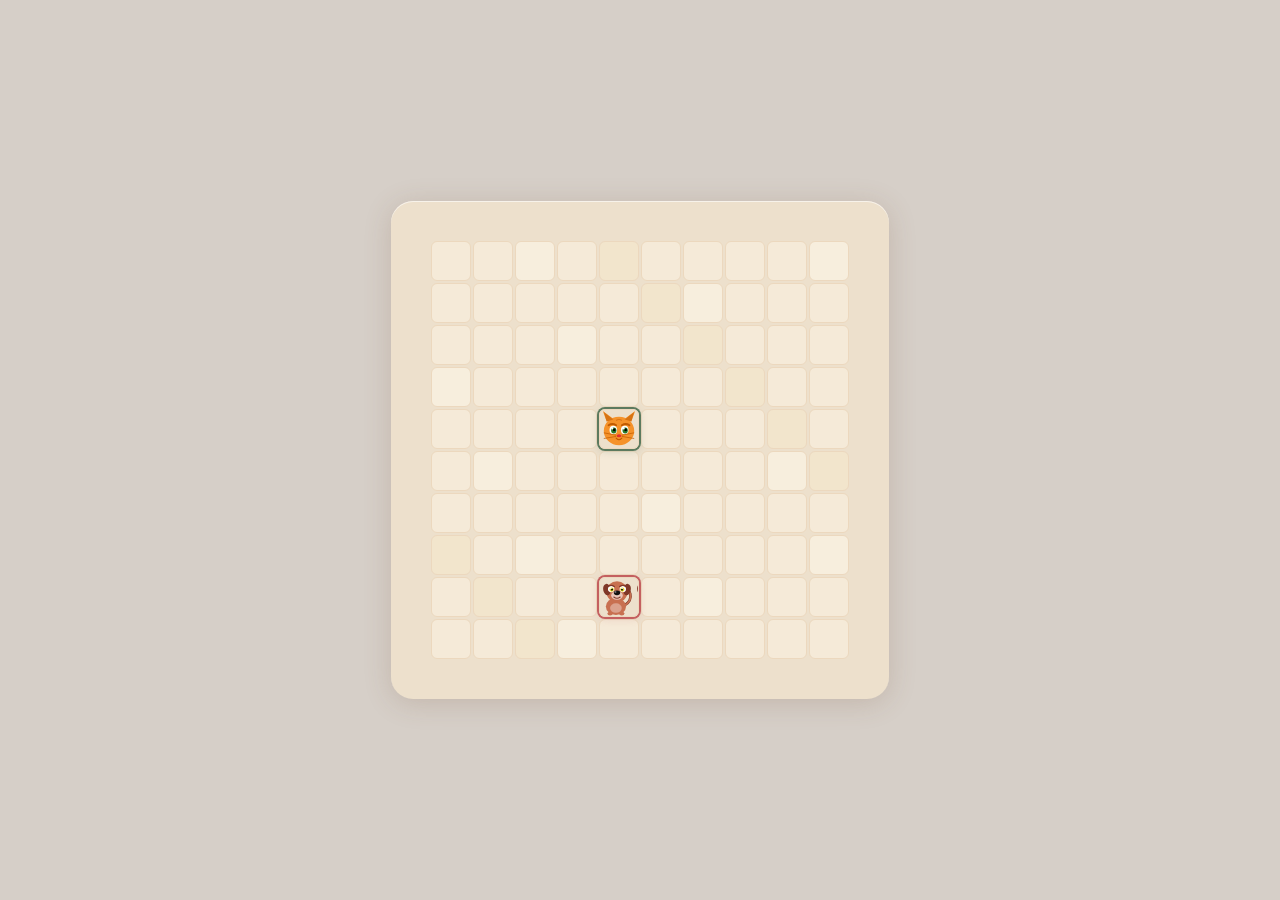
==== index.html @ 5299fe1d "refactor: membersihkan folder projek" ====
<!doctype html>
<html lang="en">
  <head>
    <meta charset="UTF-8" />
    <title>Grid Test</title>

    <style>
      *,
      *::before,
      *::after {
        box-sizing: border-box;
        margin: 0;
        padding: 0;
      }

      :root {
        --cream: #fdf6ee;
        --warm-white: #fff9f2;
        --sand: #f0e4d0;
        --caramel: #d4956a;
        --caramel-lt: #e8b48a;
        --rust: #c26a3a;
        --mocha: #7a4f35;
        --sage-lt: #b2c9b4;
        --sage-dk: #5c7a5e;
        --blush: #e8a0a0;
        --blush-dk: #c46060;
        --shadow: rgba(122, 79, 53, 0.12);
        --shadow-md: rgba(122, 79, 53, 0.2);
        --text-dark: #4a3525;
        --text-mid: #7a5a40;
        --text-light: #a17353;
        --cell-bg: #f5ead8;
        --cell-hover: #ecd8be;
        --grid-bg: #ede0cc;
      }

      body {
        font-family: 'Nunito', sans-serif;
        min-height: 100vh;
        background: #d6cfc8;
        display: flex;
        flex-direction: column;
        align-items: center;
        justify-content: center;
        padding: 32px 20px;
        color: var(--text-dark);
      }

      #grid-container {
        display: grid;
        gap: 2px;
        background: var(--grid-bg);

        border-radius: 22px;
        box-shadow:
          0 4px 28px var(--shadow-md),
          inset 0 1px 0 rgba(255, 255, 255, 0.6);

        /* default */
        --cols: 10;
        --cell: 40px;

        padding: 40px;
        grid-template-columns: repeat(var(--cols), var(--cell));
      }

      .cell {
        background: var(--cell-bg);
        border-radius: 6px;
        border: 1px solid var(--cell-hover);
        display: flex;
        align-items: center;
        justify-content: center;
        transition: all 0.15s;
      }
      .cell:hover {
        background: var(--cell-hover);
      }
      .cell:nth-child(7n + 3) {
        background: #f7eedd;
      }
      .cell:nth-child(11n + 5) {
        background: #f2e5cc;
      }
      .player {
        /* background: #00aaff !important; */
        /* background: var(--sage-lt); */
        background: url(./assets/img/player.svg) !important;
        box-shadow:
          0 0 0 2px var(--sage-dk),
          0 2px 8px rgba(92, 122, 94, 0.25);
        z-index: 3;
      }

      .enemy {
        /* background: #ff2244 !important; */
        z-index: 2;

        /* background: #fce8e8 !important; */
        background: url(./assets/img/enemy-red.svg) !important;
        box-shadow:
          0 0 0 2px var(--blush-dk),
          0 2px 8px rgba(196, 96, 96, 0.2);
      }
    </style>
  </head>
  <body>
    <div id="grid-container"></div>
    <script src="js/varible.js"></script>
    <script>
      // ======================================
      // WAKTU MULAI GAME
      // ======================================
      state.startTime = performance.now();
      // ======================================
      // AMBIL LAMA WAKTU BERMAIN (DETIK)
      // ======================================
      function getElapsedSeconds() {
        return (performance.now() - state.startTime) / 1000;
      }
    </script>
    <script src="js/grid.js"></script>
    <script src="js/player.js"></script>
    <script src="js/eventlistener.js"></script>
    <script src="js/enemies.js"></script>
    <script src="js/render.js"></script>
    <script title="me">
      // // score
      // let score = 0;
      // let highScore = loadHighScore();
      // function loadHighScore() {
      //   return Number(localStorage.getItem('highScore')) || 0;
      // }

      // function saveHighScore(newScore) {
      //   localStorage.setItem('highScore', newScore);
      // }
      // function updateScore() {
      //   score += 1;
      //   console.log(score);
      //   if (score > highScore) {
      //     highScore = score;
      //     saveHighScore(highScore);
      //   }
      // }
      // setInterval(updateScore, 100);

      // pause
      // let paused = false;
      // document.addEventListener('keydown', (e) => {
      //   const key = e.key.toLowerCase();

      //   // Pause dengan ESC atau P
      //   if (key === 'escape' || key === 'p') {
      //     e.preventDefault();
      //     paused = true;
      //     return;
      //   }
      //   // Resume dengan space
      //   if (key === ' ' || key === 'r') {
      //     e.preventDefault();
      //     paused = false;
      //     return;
      //   }
      // });
    </script>
    <script>
      // =====================
      // GAME LOOP
      // =====================
      let spawnTimer = 0;
      function loop() {
        if (!state.running || state.paused) return;

        // waktu sekarang
        const now = performance.now();

        // delta time
        const delta = (now - lastTime) / 1000;
        // simpan frame sekarang
        lastTime = now;
        // tambah waktu spawn
        spawnTimer += delta;
        // kalau sudah waktunya spawn
        if (
          spawnTimer >= getSpawnDelay() &&
          state.enemies.length < getMaxEnemies()
        ) {
          spawnEnemy();

          spawnTimer = 0;
        }
        // ======================
        // UPDATE GAME
        // ======================

        updateEnemies(delta);

        // checkCollision();
        console.log(state.enemies.length);
        render();
        // playerUseSVG();
        // ======================
        // FRAME BERIKUTNYA
        // ======================

        requestAnimationFrame(loop);
      }

      // =====================
      // INIT
      // =====================
      buildGrid();
      spawnEnemy();
      render();
      loop();
    </script>
  </body>
</html>
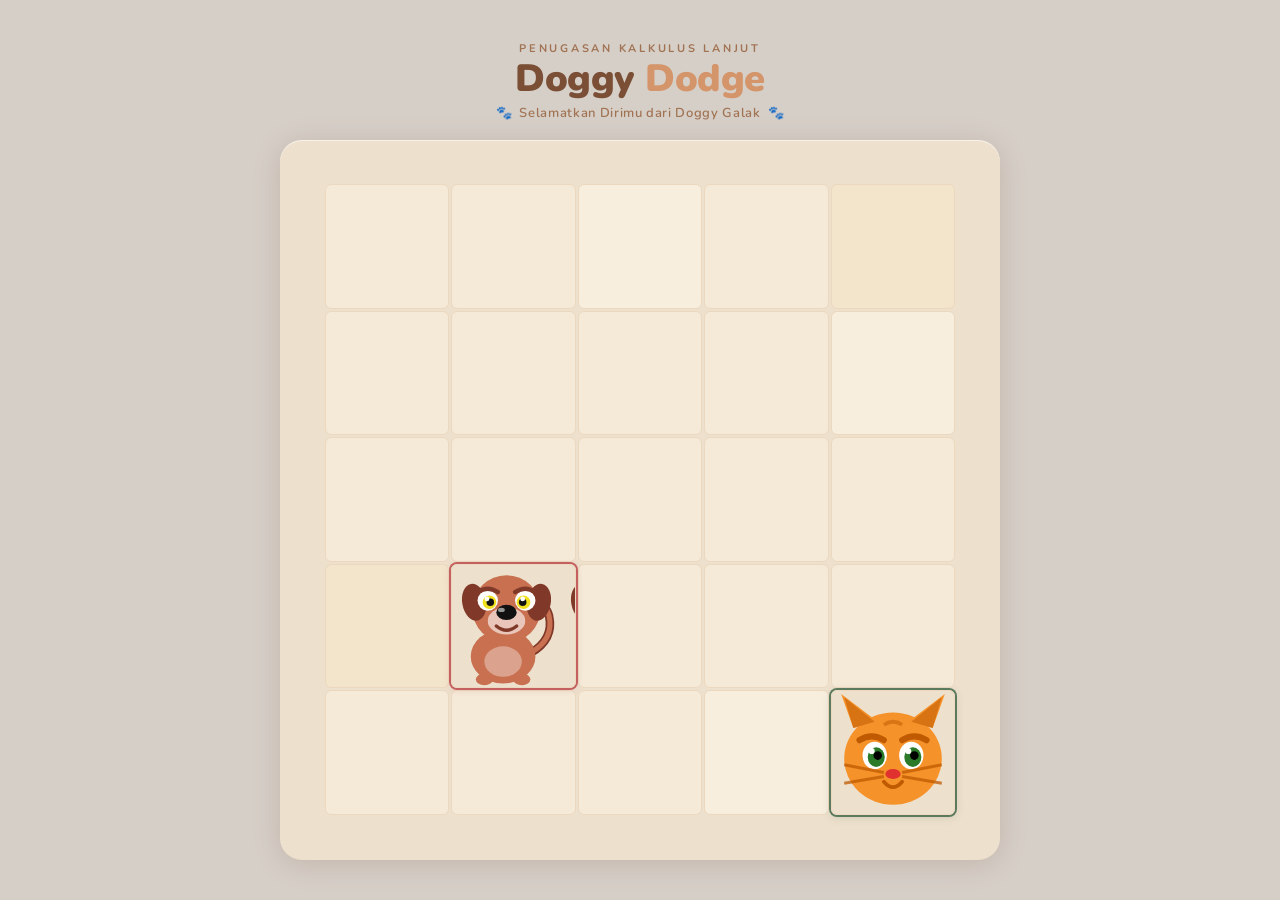
==== commit 642cfbd8: "Fix: Memperbaiki grid build supaya responsive terhadap screen size dan jumlah cell" ====
--- a/index.html
+++ b/index.html
@@ -2,7 +2,11 @@
 <html lang="en">
   <head>
     <meta charset="UTF-8" />
-    <title>Grid Test</title>
+    <title>Doggy Dodge</title>
+    <link
+      href="https://fonts.googleapis.com/css2?family=Nunito:wght@400;600;700;800;900&display=swap"
+      rel="stylesheet"
+    />
 
     <style>
       *,
@@ -46,6 +50,51 @@
         padding: 32px 20px;
         color: var(--text-dark);
       }
+      /* ── Header ── */
+      .header {
+        text-align: center;
+        margin-bottom: 18px;
+      }
+
+      .header-eyebrow {
+        font-size: 11px;
+        font-weight: 700;
+        letter-spacing: 0.25em;
+        text-transform: uppercase;
+        color: var(--text-light);
+        margin-bottom: 4px;
+      }
+
+      .header-title {
+        font-family: 'Nunito', sans-serif;
+        font-size: 38px;
+        font-weight: 900;
+        color: var(--mocha);
+        letter-spacing: -0.5px;
+        line-height: 1;
+      }
+
+      .header-title span {
+        color: var(--caramel);
+      }
+
+      .header-subtitle {
+        font-size: 13px;
+        font-weight: 600;
+        color: var(--text-light);
+        margin-top: 6px;
+        letter-spacing: 0.05em;
+      }
+
+      /* ── Layout ── */
+      .main-layout {
+        display: flex;
+        gap: 16px;
+        align-items: flex-start;
+        justify-content: center;
+        width: 100%;
+        max-width: 960px;
+      }
 
       #grid-container {
         display: grid;
@@ -56,23 +105,18 @@
         box-shadow:
           0 4px 28px var(--shadow-md),
           inset 0 1px 0 rgba(255, 255, 255, 0.6);
-
-        /* default */
-        --cols: 10;
-        --cell: 40px;
-
-        padding: 40px;
-        grid-template-columns: repeat(var(--cols), var(--cell));
+        justify-content: center;
+        align-content: center;
+        width: 80vmin;
+        height: 80vmin;
+        padding: 5vmin;
       }
 
       .cell {
         background: var(--cell-bg);
         border-radius: 6px;
         border: 1px solid var(--cell-hover);
-        display: flex;
-        align-items: center;
-        justify-content: center;
-        transition: all 0.15s;
+        aspect-ratio: 1/1;
       }
       .cell:hover {
         background: var(--cell-hover);
@@ -91,6 +135,7 @@
           0 0 0 2px var(--sage-dk),
           0 2px 8px rgba(92, 122, 94, 0.25);
         z-index: 3;
+        transition: all 0.15s;
       }
 
       .enemy {
@@ -102,11 +147,23 @@
         box-shadow:
           0 0 0 2px var(--blush-dk),
           0 2px 8px rgba(196, 96, 96, 0.2);
+        transition: all 0.1s;
       }
     </style>
   </head>
   <body>
-    <div id="grid-container"></div>
+    <!-- Header -->
+    <header class="header">
+      <p class="header-eyebrow">penugasan kalkulus lanjut</p>
+      <h1 class="header-title">Doggy <span>Dodge</span></h1>
+      <p class="header-subtitle">
+        🐾 &nbsp;Selamatkan Dirimu dari Doggy Galak &nbsp;🐾
+      </p>
+    </header>
+
+    <div class="main-layout">
+      <div id="grid-container"></div>
+    </div>
     <script src="js/varible.js"></script>
     <script>
       // ======================================
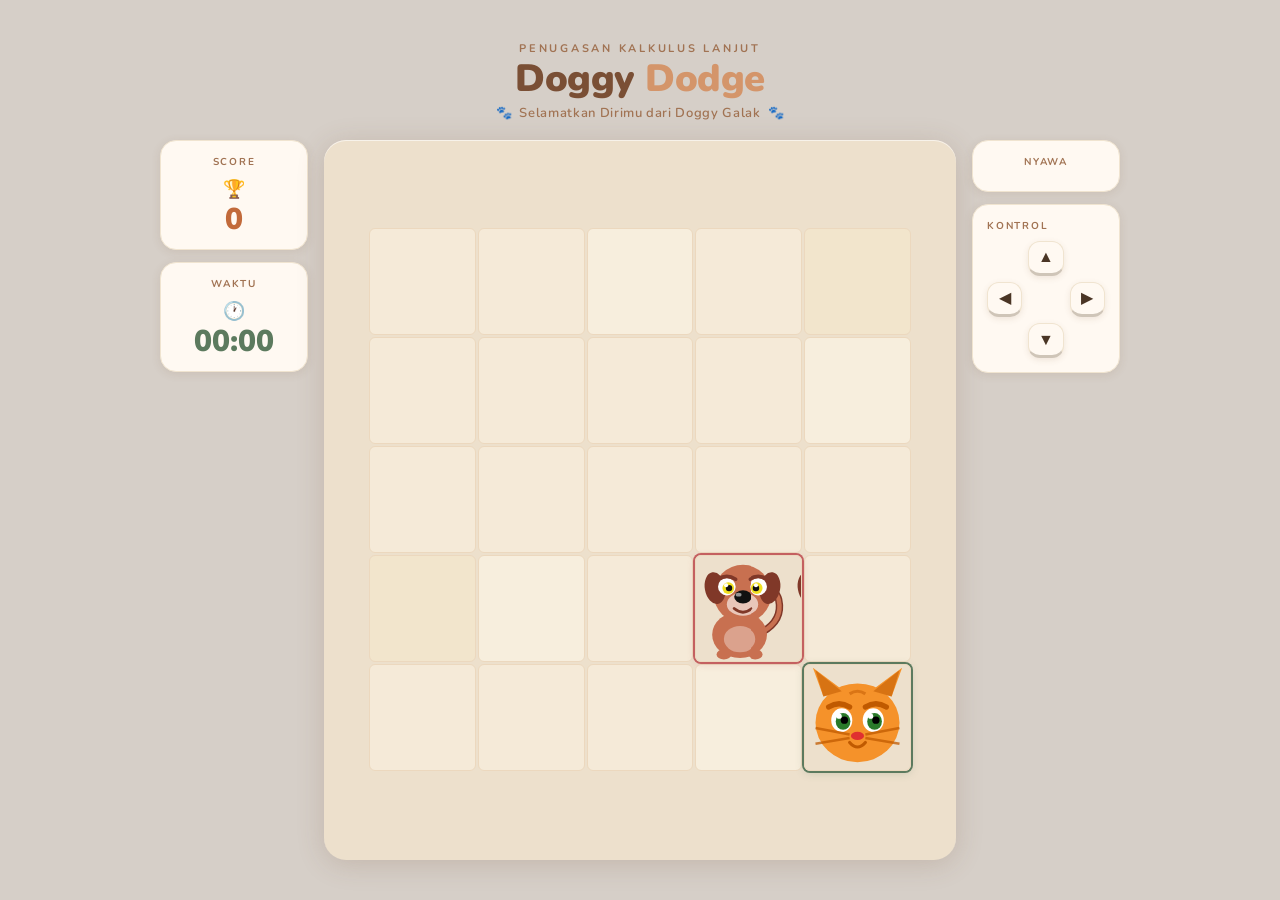
==== commit 1ad0c386: "Add: direction pad for mobile" ====
--- a/index.html
+++ b/index.html
@@ -86,6 +86,124 @@
         letter-spacing: 0.05em;
       }
 
+      /* ── Widget Card ── */
+      .widget {
+        background: var(--warm-white);
+        border: 1.5px solid var(--sand);
+        border-radius: 16px;
+        padding: 14px;
+        box-shadow: 0 2px 10px var(--shadow);
+        transition:
+          transform 0.2s,
+          box-shadow 0.2s;
+      }
+      .widget:hover {
+        transform: translateY(-2px);
+        box-shadow: 0 4px 16px var(--shadow-md);
+      }
+      .widget-label {
+        font-size: 10px;
+        font-weight: 700;
+        letter-spacing: 0.18em;
+        text-transform: uppercase;
+        color: var(--text-light);
+        margin-bottom: 8px;
+      }
+
+      /* ── Left Panel ── */
+      .left-panel {
+        display: flex;
+        flex-direction: column;
+        gap: 12px;
+        width: 148px;
+        flex-shrink: 0;
+      }
+      .stat-widget {
+        text-align: center;
+      }
+
+      .stat-icon {
+        font-size: 18px;
+        display: block;
+        margin-bottom: 4px;
+      }
+
+      .stat-value {
+        font-size: 30px;
+        font-weight: 900;
+        line-height: 1;
+        color: var(--mocha);
+      }
+
+      .stat-widget.score .stat-value {
+        color: var(--rust);
+      }
+      .stat-widget.time .stat-value {
+        color: var(--sage-dk);
+      }
+      .stat-widget.level .stat-value {
+        color: var(--caramel);
+      }
+
+      /* ── Right Panel ── */
+      .right-panel {
+        display: flex;
+        flex-direction: column;
+        gap: 12px;
+        width: 148px;
+        flex-shrink: 0;
+        align-items: center;
+      }
+      /* D-Pad */
+      .dpad {
+        display: grid;
+        grid-template-columns: repeat(3, 1fr);
+        grid-template-rows: repeat(3, 1fr);
+        gap: 6px;
+        margin-top: 4px;
+      }
+
+      .dpad-btn {
+        aspect-ratio: 1;
+        background: var(--warm-white);
+        border: 1.5px solid var(--sand);
+        border-bottom: 3px solid var(--linen-dk, #cfc5b8);
+        border-radius: 12px;
+        font-size: 16px;
+        display: flex;
+        align-items: center;
+        justify-content: center;
+        cursor: pointer;
+        color: var(--text-dark);
+        box-shadow: 0 2px 6px var(--shadow);
+        transition:
+          transform 0.08s,
+          background 0.08s;
+        user-select: none;
+        -webkit-user-select: none;
+      }
+
+      .dpad-btn:active,
+      .dpad-btn.pressed {
+        transform: translateY(2px);
+        background: var(--sand);
+        border-bottom-width: 1px;
+      }
+
+      .dpad-btn.empty {
+        background: transparent;
+        border: none;
+        box-shadow: none;
+        pointer-events: none;
+      }
+
+      .info-lines {
+        font-size: 11px;
+        font-weight: 600;
+        color: var(--text-light);
+        line-height: 2;
+      }
+
       /* ── Layout ── */
       .main-layout {
         display: flex;
@@ -162,7 +280,52 @@
     </header>
 
     <div class="main-layout">
+      <div class="left-panel">
+        <div class="widget stat-widget score">
+          <div class="widget-label">Score</div>
+          <span class="stat-icon">🏆</span>
+          <div class="stat-value">0</div>
+        </div>
+        <div class="widget stat-widget time">
+          <div class="widget-label">Waktu</div>
+          <span class="stat-icon">🕐</span>
+          <div class="stat-value">00:00</div>
+        </div>
+      </div>
+
+      <!-- game -->
       <div id="grid-container"></div>
+
+      <!-- Right Panel -->
+      <div class="right-panel">
+        <div class="widget" style="width: 100%; text-align: center">
+          <div class="widget-label">Nyawa</div>
+          <div class="lives-dots">
+            <div class="life-dot"></div>
+            <div class="life-dot"></div>
+            <div class="life-dot"></div>
+            <div class="life-dot empty"></div>
+            <div class="life-dot empty"></div>
+          </div>
+        </div>
+
+        <div class="widget" style="width: 100%">
+          <div class="widget-label">Kontrol</div>
+          <div class="dpad">
+            <div class="dpad-btn empty"></div>
+            <div class="dpad-btn" onmousedown="pressBtn(this, 'up')">▲</div>
+            <div class="dpad-btn empty"></div>
+
+            <div class="dpad-btn" onmousedown="pressBtn(this, 'left')">◀</div>
+            <div class="dpad-btn empty"></div>
+            <div class="dpad-btn" onmousedown="pressBtn(this, 'right')">▶</div>
+
+            <div class="dpad-btn empty"></div>
+            <div class="dpad-btn" onmousedown="pressBtn(this, 'down')">▼</div>
+            <div class="dpad-btn empty"></div>
+          </div>
+        </div>
+      </div>
     </div>
     <script src="js/varible.js"></script>
     <script>
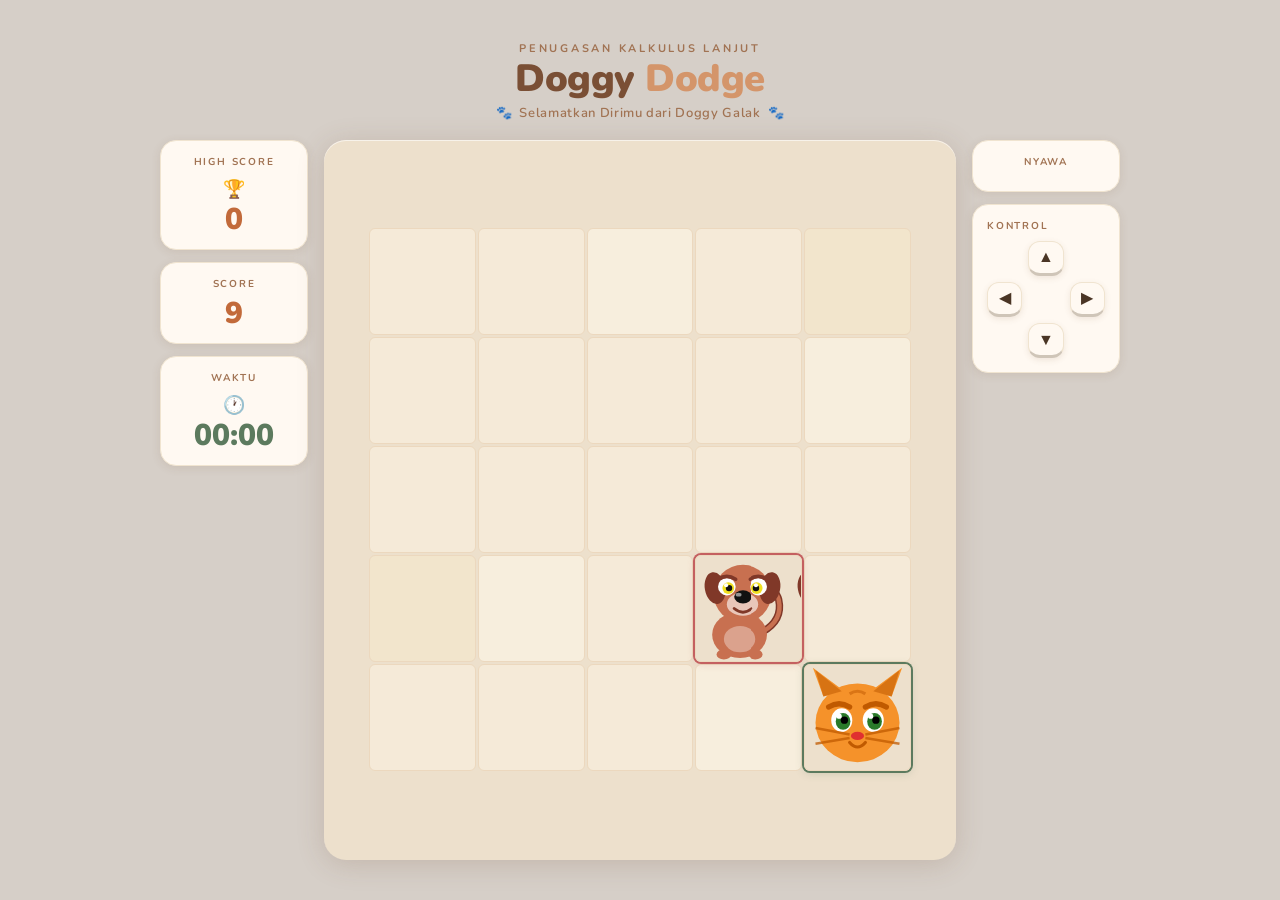
==== commit ac5ae617: "Add: menambahkan waktu dan score" ====
--- a/index.html
+++ b/index.html
@@ -282,14 +282,18 @@
     <div class="main-layout">
       <div class="left-panel">
         <div class="widget stat-widget score">
+          <div class="widget-label">High Score</div>
+          <span class="stat-icon">🏆</span>
+          <div class="stat-value" id="high-score">0</div>
+        </div>
+        <div class="widget stat-widget score">
           <div class="widget-label">Score</div>
-          <span class="stat-icon">🏆</span>
-          <div class="stat-value">0</div>
+          <div class="stat-value" id="score">0</div>
         </div>
         <div class="widget stat-widget time">
           <div class="widget-label">Waktu</div>
           <span class="stat-icon">🕐</span>
-          <div class="stat-value">00:00</div>
+          <div class="stat-value" id="time">00:00</div>
         </div>
       </div>
 
@@ -344,28 +348,10 @@
     <script src="js/player.js"></script>
     <script src="js/eventlistener.js"></script>
     <script src="js/enemies.js"></script>
+    <script src="js/score.js"></script>
+    <script src="js/time.js"></script>
     <script src="js/render.js"></script>
     <script title="me">
-      // // score
-      // let score = 0;
-      // let highScore = loadHighScore();
-      // function loadHighScore() {
-      //   return Number(localStorage.getItem('highScore')) || 0;
-      // }
-
-      // function saveHighScore(newScore) {
-      //   localStorage.setItem('highScore', newScore);
-      // }
-      // function updateScore() {
-      //   score += 1;
-      //   console.log(score);
-      //   if (score > highScore) {
-      //     highScore = score;
-      //     saveHighScore(highScore);
-      //   }
-      // }
-      // setInterval(updateScore, 100);
-
       // pause
       // let paused = false;
       // document.addEventListener('keydown', (e) => {
@@ -411,9 +397,10 @@
 
           spawnTimer = 0;
         }
-        // ======================
-        // UPDATE GAME
-        // ======================
+
+        updateTime(delta);
+
+        updateScore(delta);
 
         updateEnemies(delta);
 
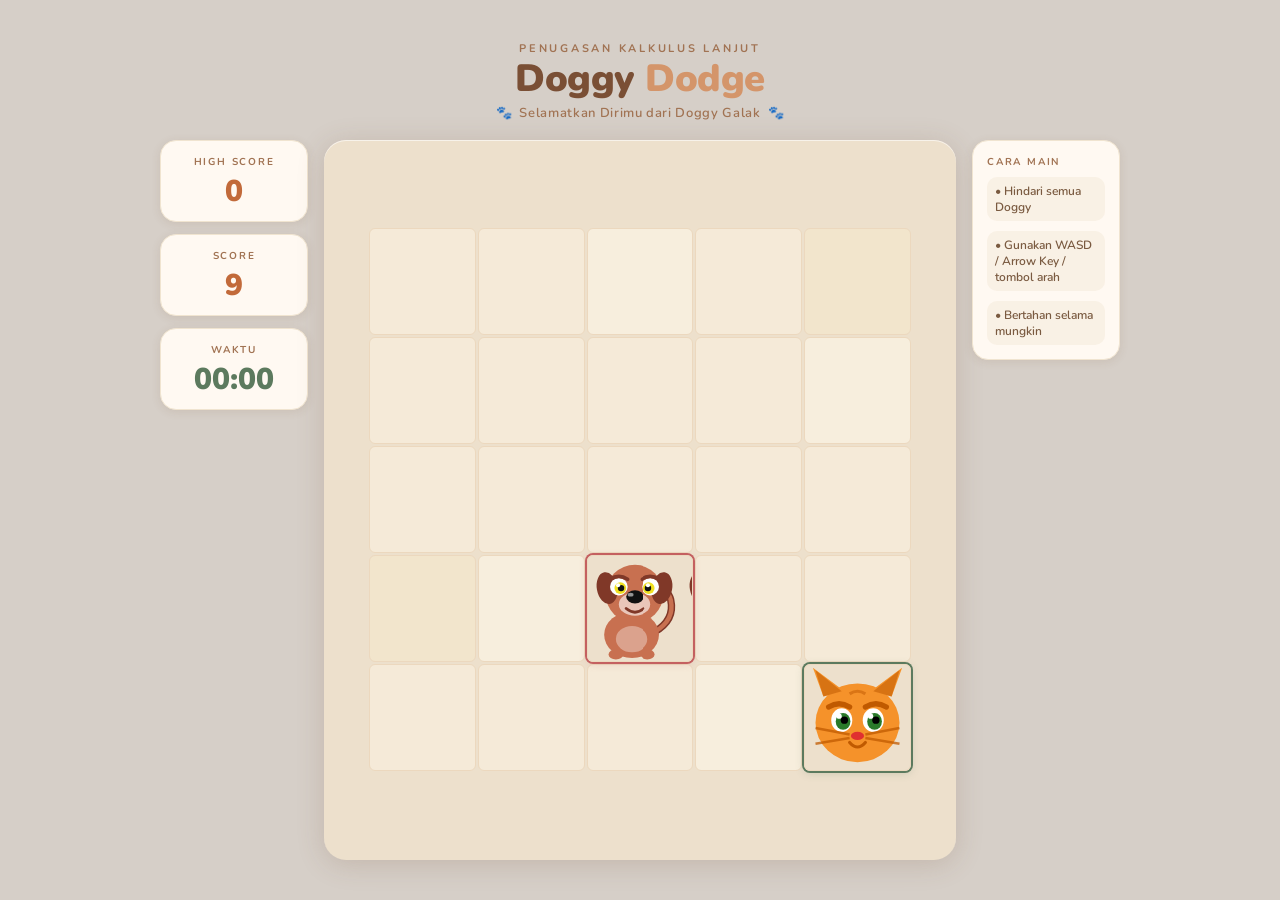
==== commit 7c52c99b: "Fix: memperbaiki layout agar responsive" ====
--- a/index.html
+++ b/index.html
@@ -7,267 +7,7 @@
       href="https://fonts.googleapis.com/css2?family=Nunito:wght@400;600;700;800;900&display=swap"
       rel="stylesheet"
     />
-
-    <style>
-      *,
-      *::before,
-      *::after {
-        box-sizing: border-box;
-        margin: 0;
-        padding: 0;
-      }
-
-      :root {
-        --cream: #fdf6ee;
-        --warm-white: #fff9f2;
-        --sand: #f0e4d0;
-        --caramel: #d4956a;
-        --caramel-lt: #e8b48a;
-        --rust: #c26a3a;
-        --mocha: #7a4f35;
-        --sage-lt: #b2c9b4;
-        --sage-dk: #5c7a5e;
-        --blush: #e8a0a0;
-        --blush-dk: #c46060;
-        --shadow: rgba(122, 79, 53, 0.12);
-        --shadow-md: rgba(122, 79, 53, 0.2);
-        --text-dark: #4a3525;
-        --text-mid: #7a5a40;
-        --text-light: #a17353;
-        --cell-bg: #f5ead8;
-        --cell-hover: #ecd8be;
-        --grid-bg: #ede0cc;
-      }
-
-      body {
-        font-family: 'Nunito', sans-serif;
-        min-height: 100vh;
-        background: #d6cfc8;
-        display: flex;
-        flex-direction: column;
-        align-items: center;
-        justify-content: center;
-        padding: 32px 20px;
-        color: var(--text-dark);
-      }
-      /* ── Header ── */
-      .header {
-        text-align: center;
-        margin-bottom: 18px;
-      }
-
-      .header-eyebrow {
-        font-size: 11px;
-        font-weight: 700;
-        letter-spacing: 0.25em;
-        text-transform: uppercase;
-        color: var(--text-light);
-        margin-bottom: 4px;
-      }
-
-      .header-title {
-        font-family: 'Nunito', sans-serif;
-        font-size: 38px;
-        font-weight: 900;
-        color: var(--mocha);
-        letter-spacing: -0.5px;
-        line-height: 1;
-      }
-
-      .header-title span {
-        color: var(--caramel);
-      }
-
-      .header-subtitle {
-        font-size: 13px;
-        font-weight: 600;
-        color: var(--text-light);
-        margin-top: 6px;
-        letter-spacing: 0.05em;
-      }
-
-      /* ── Widget Card ── */
-      .widget {
-        background: var(--warm-white);
-        border: 1.5px solid var(--sand);
-        border-radius: 16px;
-        padding: 14px;
-        box-shadow: 0 2px 10px var(--shadow);
-        transition:
-          transform 0.2s,
-          box-shadow 0.2s;
-      }
-      .widget:hover {
-        transform: translateY(-2px);
-        box-shadow: 0 4px 16px var(--shadow-md);
-      }
-      .widget-label {
-        font-size: 10px;
-        font-weight: 700;
-        letter-spacing: 0.18em;
-        text-transform: uppercase;
-        color: var(--text-light);
-        margin-bottom: 8px;
-      }
-
-      /* ── Left Panel ── */
-      .left-panel {
-        display: flex;
-        flex-direction: column;
-        gap: 12px;
-        width: 148px;
-        flex-shrink: 0;
-      }
-      .stat-widget {
-        text-align: center;
-      }
-
-      .stat-icon {
-        font-size: 18px;
-        display: block;
-        margin-bottom: 4px;
-      }
-
-      .stat-value {
-        font-size: 30px;
-        font-weight: 900;
-        line-height: 1;
-        color: var(--mocha);
-      }
-
-      .stat-widget.score .stat-value {
-        color: var(--rust);
-      }
-      .stat-widget.time .stat-value {
-        color: var(--sage-dk);
-      }
-      .stat-widget.level .stat-value {
-        color: var(--caramel);
-      }
-
-      /* ── Right Panel ── */
-      .right-panel {
-        display: flex;
-        flex-direction: column;
-        gap: 12px;
-        width: 148px;
-        flex-shrink: 0;
-        align-items: center;
-      }
-      /* D-Pad */
-      .dpad {
-        display: grid;
-        grid-template-columns: repeat(3, 1fr);
-        grid-template-rows: repeat(3, 1fr);
-        gap: 6px;
-        margin-top: 4px;
-      }
-
-      .dpad-btn {
-        aspect-ratio: 1;
-        background: var(--warm-white);
-        border: 1.5px solid var(--sand);
-        border-bottom: 3px solid var(--linen-dk, #cfc5b8);
-        border-radius: 12px;
-        font-size: 16px;
-        display: flex;
-        align-items: center;
-        justify-content: center;
-        cursor: pointer;
-        color: var(--text-dark);
-        box-shadow: 0 2px 6px var(--shadow);
-        transition:
-          transform 0.08s,
-          background 0.08s;
-        user-select: none;
-        -webkit-user-select: none;
-      }
-
-      .dpad-btn:active,
-      .dpad-btn.pressed {
-        transform: translateY(2px);
-        background: var(--sand);
-        border-bottom-width: 1px;
-      }
-
-      .dpad-btn.empty {
-        background: transparent;
-        border: none;
-        box-shadow: none;
-        pointer-events: none;
-      }
-
-      .info-lines {
-        font-size: 11px;
-        font-weight: 600;
-        color: var(--text-light);
-        line-height: 2;
-      }
-
-      /* ── Layout ── */
-      .main-layout {
-        display: flex;
-        gap: 16px;
-        align-items: flex-start;
-        justify-content: center;
-        width: 100%;
-        max-width: 960px;
-      }
-
-      #grid-container {
-        display: grid;
-        gap: 2px;
-        background: var(--grid-bg);
-
-        border-radius: 22px;
-        box-shadow:
-          0 4px 28px var(--shadow-md),
-          inset 0 1px 0 rgba(255, 255, 255, 0.6);
-        justify-content: center;
-        align-content: center;
-        width: 80vmin;
-        height: 80vmin;
-        padding: 5vmin;
-      }
-
-      .cell {
-        background: var(--cell-bg);
-        border-radius: 6px;
-        border: 1px solid var(--cell-hover);
-        aspect-ratio: 1/1;
-      }
-      .cell:hover {
-        background: var(--cell-hover);
-      }
-      .cell:nth-child(7n + 3) {
-        background: #f7eedd;
-      }
-      .cell:nth-child(11n + 5) {
-        background: #f2e5cc;
-      }
-      .player {
-        /* background: #00aaff !important; */
-        /* background: var(--sage-lt); */
-        background: url(./assets/img/player.svg) !important;
-        box-shadow:
-          0 0 0 2px var(--sage-dk),
-          0 2px 8px rgba(92, 122, 94, 0.25);
-        z-index: 3;
-        transition: all 0.15s;
-      }
-
-      .enemy {
-        /* background: #ff2244 !important; */
-        z-index: 2;
-
-        /* background: #fce8e8 !important; */
-        background: url(./assets/img/enemy-red.svg) !important;
-        box-shadow:
-          0 0 0 2px var(--blush-dk),
-          0 2px 8px rgba(196, 96, 96, 0.2);
-        transition: all 0.1s;
-      }
-    </style>
+    <link rel="stylesheet" href="css/game.css" />
   </head>
   <body>
     <!-- Header -->
@@ -283,7 +23,6 @@
       <div class="left-panel">
         <div class="widget stat-widget score">
           <div class="widget-label">High Score</div>
-          <span class="stat-icon">🏆</span>
           <div class="stat-value" id="high-score">0</div>
         </div>
         <div class="widget stat-widget score">
@@ -292,7 +31,6 @@
         </div>
         <div class="widget stat-widget time">
           <div class="widget-label">Waktu</div>
-          <span class="stat-icon">🕐</span>
           <div class="stat-value" id="time">00:00</div>
         </div>
       </div>
@@ -302,18 +40,19 @@
 
       <!-- Right Panel -->
       <div class="right-panel">
-        <div class="widget" style="width: 100%; text-align: center">
-          <div class="widget-label">Nyawa</div>
-          <div class="lives-dots">
-            <div class="life-dot"></div>
-            <div class="life-dot"></div>
-            <div class="life-dot"></div>
-            <div class="life-dot empty"></div>
-            <div class="life-dot empty"></div>
+        <div class="widget game-info">
+          <div class="widget-label">Cara Main</div>
+
+          <div class="info-lines">
+            <p>&bull; Hindari semua Doggy</p>
+
+            <p>&bull; Gunakan WASD / Arrow Key / tombol arah</p>
+
+            <p>&bull; Bertahan selama mungkin</p>
           </div>
         </div>
 
-        <div class="widget" style="width: 100%">
+        <div class="widget mobile-control" style="width: 100%">
           <div class="widget-label">Kontrol</div>
           <div class="dpad">
             <div class="dpad-btn empty"></div>
--- a/css/game.css
+++ b/css/game.css
@@ -0,0 +1,429 @@
+*,
+*::before,
+*::after {
+  box-sizing: border-box;
+  margin: 0;
+  padding: 0;
+}
+
+:root {
+  --cream: #fdf6ee;
+  --warm-white: #fff9f2;
+  --sand: #f0e4d0;
+  --caramel: #d4956a;
+  --caramel-lt: #e8b48a;
+  --rust: #c26a3a;
+  --mocha: #7a4f35;
+  --sage-lt: #b2c9b4;
+  --sage-dk: #5c7a5e;
+  --blush: #e8a0a0;
+  --blush-dk: #c46060;
+  --shadow: rgba(122, 79, 53, 0.12);
+  --shadow-md: rgba(122, 79, 53, 0.2);
+  --text-dark: #4a3525;
+  --text-mid: #7a5a40;
+  --text-light: #a17353;
+  --cell-bg: #f5ead8;
+  --cell-hover: #ecd8be;
+  --grid-bg: #ede0cc;
+}
+
+body {
+  font-family: 'Nunito', sans-serif;
+  min-height: 100vh;
+  background: #d6cfc8;
+  display: flex;
+  flex-direction: column;
+  align-items: center;
+  justify-content: center;
+  padding: 32px 20px;
+  color: var(--text-dark);
+}
+/* ── Header ── */
+.header {
+  text-align: center;
+  margin-bottom: 18px;
+}
+
+.header-eyebrow {
+  font-size: 11px;
+  font-weight: 700;
+  letter-spacing: 0.25em;
+  text-transform: uppercase;
+  color: var(--text-light);
+  margin-bottom: 4px;
+}
+
+.header-title {
+  font-family: 'Nunito', sans-serif;
+  font-size: 38px;
+  font-weight: 900;
+  color: var(--mocha);
+  letter-spacing: -0.5px;
+  line-height: 1;
+}
+
+.header-title span {
+  color: var(--caramel);
+}
+
+.header-subtitle {
+  font-size: 13px;
+  font-weight: 600;
+  color: var(--text-light);
+  margin-top: 6px;
+  letter-spacing: 0.05em;
+}
+
+/* ── Widget Card ── */
+.widget {
+  background: var(--warm-white);
+  border: 1.5px solid var(--sand);
+  border-radius: 16px;
+  padding: 14px;
+  box-shadow: 0 2px 10px var(--shadow);
+  transition:
+    transform 0.2s,
+    box-shadow 0.2s;
+}
+.widget:hover {
+  transform: translateY(-2px);
+  box-shadow: 0 4px 16px var(--shadow-md);
+}
+.widget-label {
+  font-size: 10px;
+  font-weight: 700;
+  letter-spacing: 0.18em;
+  text-transform: uppercase;
+  color: var(--text-light);
+  margin-bottom: 8px;
+}
+
+/* ── Left Panel ── */
+.left-panel {
+  display: flex;
+  flex-direction: column;
+  gap: 12px;
+  width: 148px;
+  flex-shrink: 0;
+}
+.stat-widget {
+  text-align: center;
+}
+
+.stat-icon {
+  font-size: 18px;
+  display: block;
+  margin-bottom: 4px;
+}
+
+.stat-value {
+  font-size: 30px;
+  font-weight: 900;
+  line-height: 1;
+  color: var(--mocha);
+}
+
+.stat-widget.score .stat-value {
+  color: var(--rust);
+}
+.stat-widget.time .stat-value {
+  color: var(--sage-dk);
+}
+.stat-widget.level .stat-value {
+  color: var(--caramel);
+}
+
+/* ── Right Panel ── */
+.right-panel {
+  display: flex;
+  flex-direction: column;
+  gap: 12px;
+  width: 148px;
+  flex-shrink: 0;
+  align-items: center;
+}
+/* D-Pad */
+.dpad {
+  width: 100%;
+
+  display: grid;
+
+  grid-template-columns: repeat(3, 1fr);
+  grid-template-rows: repeat(3, 1fr);
+
+  gap: 6px;
+
+  margin: auto;
+  
+}
+
+.dpad-btn {
+  width: 100%;
+  aspect-ratio: 1;
+  background: var(--warm-white);
+  border: 1.5px solid var(--sand);
+  border-bottom: 3px solid var(--linen-dk, #cfc5b8);
+  border-radius: 12px;
+  font-size: 16px;
+  display: flex;
+  align-items: center;
+  justify-content: center;
+  cursor: pointer;
+  color: var(--text-dark);
+  box-shadow: 0 2px 6px var(--shadow);
+  transition:
+    transform 0.08s,
+    background 0.08s;
+  user-select: none;
+  -webkit-user-select: none;
+  -webkit-transition:
+    transform 0.08s,
+    background 0.08s;
+  -moz-transition:
+    transform 0.08s,
+    background 0.08s;
+  -ms-transition:
+    transform 0.08s,
+    background 0.08s;
+  -o-transition:
+    transform 0.08s,
+    background 0.08s;
+}
+
+.dpad-btn:active,
+.dpad-btn.pressed {
+  transform: translateY(2px);
+  background: var(--sand);
+  border-bottom-width: 1px;
+}
+
+.dpad-btn.empty {
+  background: transparent;
+  border: none;
+  box-shadow: none;
+  pointer-events: none;
+}
+
+.game-info {
+  width: 100%;
+}
+
+.info-lines {
+  display: flex;
+  flex-direction: column;
+  gap: 10px;
+
+  font-size: 12px;
+  font-weight: 600;
+
+  color: var(--text-mid);
+
+  text-align: left;
+}
+
+.info-lines p {
+  display: flex;
+  align-items: center;
+  gap: 8px;
+
+  padding: 6px 8px;
+
+  border-radius: 10px;
+
+  background: rgba(240, 228, 208, 0.4);
+}
+
+/* ── Layout ── */
+.main-layout {
+  display: flex;
+  gap: 16px;
+  align-items: flex-start;
+  justify-content: center;
+  width: 100%;
+  max-width: 960px;
+}
+
+#grid-container {
+  display: grid;
+  gap: 2px;
+  background: var(--grid-bg);
+
+  border-radius: 22px;
+  box-shadow:
+    0 4px 28px var(--shadow-md),
+    inset 0 1px 0 rgba(255, 255, 255, 0.6);
+  justify-content: center;
+  align-content: center;
+  width: 80vmin;
+  height: 80vmin;
+  padding: 5vmin;
+}
+
+.cell {
+  background: var(--cell-bg);
+  border-radius: 6px;
+  border: 1px solid var(--cell-hover);
+  aspect-ratio: 1/1;
+}
+.cell:hover {
+  background: var(--cell-hover);
+}
+.cell:nth-child(7n + 3) {
+  background: #f7eedd;
+}
+.cell:nth-child(11n + 5) {
+  background: #f2e5cc;
+}
+.player {
+  /* background: #00aaff !important; */
+  /* background: var(--sage-lt); */
+  background: url(../assets/img/player.svg) !important;
+  box-shadow:
+    0 0 0 2px var(--sage-dk),
+    0 2px 8px rgba(92, 122, 94, 0.25);
+  z-index: 3;
+  transition: all 0.15s;
+}
+
+.enemy {
+  /* background: #ff2244 !important; */
+  z-index: 2;
+
+  /* background: #fce8e8 !important; */
+  background: url(../assets/img/enemy-red.svg) !important;
+  box-shadow:
+    0 0 0 2px var(--blush-dk),
+    0 2px 8px rgba(196, 96, 96, 0.2);
+  transition: all 0.1s;
+}
+
+@media (min-width:1025px){
+
+  .mobile-control{
+    display:none;
+  }
+
+}
+
+/* ==========================
+   TABLET
+   left-panel atas
+   grid tengah
+   right-panel kanan bawah
+========================== */
+
+@media (max-width: 1024px) {
+  .main-layout {
+    display: grid;
+
+    grid-template-columns:
+      min(82vw, 550px)
+      180px;
+
+    grid-template-areas:
+      'top top'
+      'game right';
+
+    align-items: end;
+    justify-content: center;
+
+    gap: 14px;
+  }
+
+  /* HUD atas */
+  .left-panel {
+    grid-area: top;
+
+    width: min(82vw, 550px);
+
+    justify-self: start;
+
+    display: grid;
+
+    grid-template-columns: repeat(3, 1fr);
+
+    gap: 10px;
+  }
+
+  /* Grid */
+  #grid-container {
+    grid-area: game;
+
+    width: min(82vw, 550px);
+    height: min(82vw, 550px);
+
+    justify-self: center;
+  }
+
+  /* kanan */
+  .right-panel {
+    grid-area: right;
+
+    width: 180px;
+
+    display: flex;
+    flex-direction: column;
+
+    justify-content: flex-end;
+    align-self: end;
+
+    gap: 10px;
+  }
+
+  .left-panel .widget,
+  .right-panel .widget {
+    width: 100%;
+    min-width: 0;
+  }
+
+  .stat-value {
+    font-size: 22px;
+  }
+}
+
+/* ==========================
+   MOBILE
+========================== */
+
+@media (max-width: 768px) {
+  .main-layout {
+    display: flex;
+    flex-direction: column;
+    align-items: center;
+    width:fit-content;
+  }
+
+  #grid-container {
+    width: min(75vw, 400px);
+    height: min(75vw, 400px);
+  }
+
+  .left-panel,
+  .right-panel {
+    width: min(75vw, 400px);
+  }
+
+  .right-panel {
+    display: grid;
+
+    grid-template-columns: repeat(2, 1fr);
+
+    gap: 10px;
+  }
+}
+
+/* HP kecil */
+
+@media (max-width: 480px) {
+  #grid-container {
+    width: min(72vw, 320px);
+    height: min(72vw, 320px);
+
+    padding: 8px;
+  }
+
+  .right-panel {
+    grid-template-columns: 1fr;
+  }
+}
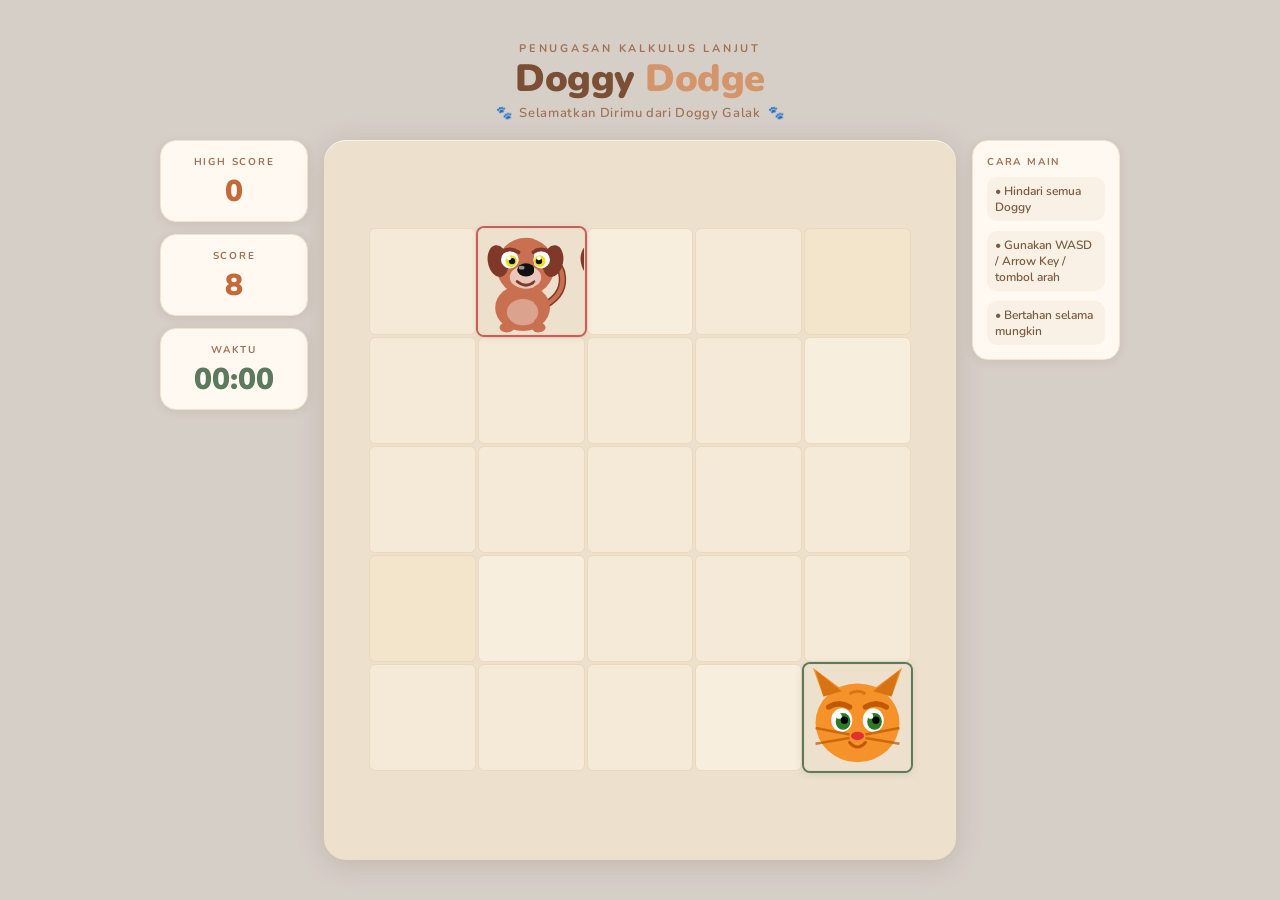
==== commit dc267e09: "Fix: Memperbaiki layout di mobile" ====
--- a/index.html
+++ b/index.html
@@ -2,6 +2,7 @@
 <html lang="en">
   <head>
     <meta charset="UTF-8" />
+    <meta name="viewport" content="width=device-width, initial-scale=1.0">
     <title>Doggy Dodge</title>
     <link
       href="https://fonts.googleapis.com/css2?family=Nunito:wght@400;600;700;800;900&display=swap"
--- a/css/game.css
+++ b/css/game.css
@@ -155,7 +155,6 @@
   gap: 6px;
 
   margin: auto;
-  
 }
 
 .dpad-btn {
@@ -298,12 +297,10 @@
   transition: all 0.1s;
 }
 
-@media (min-width:1025px){
-
-  .mobile-control{
-    display:none;
-  }
-
+@media (min-width: 1025px) {
+  .mobile-control {
+    display: none;
+  }
 }
 
 /* ==========================
@@ -391,7 +388,7 @@
     display: flex;
     flex-direction: column;
     align-items: center;
-    width:fit-content;
+    width: fit-content;
   }
 
   #grid-container {
@@ -406,7 +403,7 @@
 
   .right-panel {
     display: grid;
-
+    align-items: start;
     grid-template-columns: repeat(2, 1fr);
 
     gap: 10px;
@@ -422,8 +419,8 @@
 
     padding: 8px;
   }
-
+  .left-panel,
   .right-panel {
-    grid-template-columns: 1fr;
-  }
-}
+    width: min(72vw, 320px);
+  }
+}
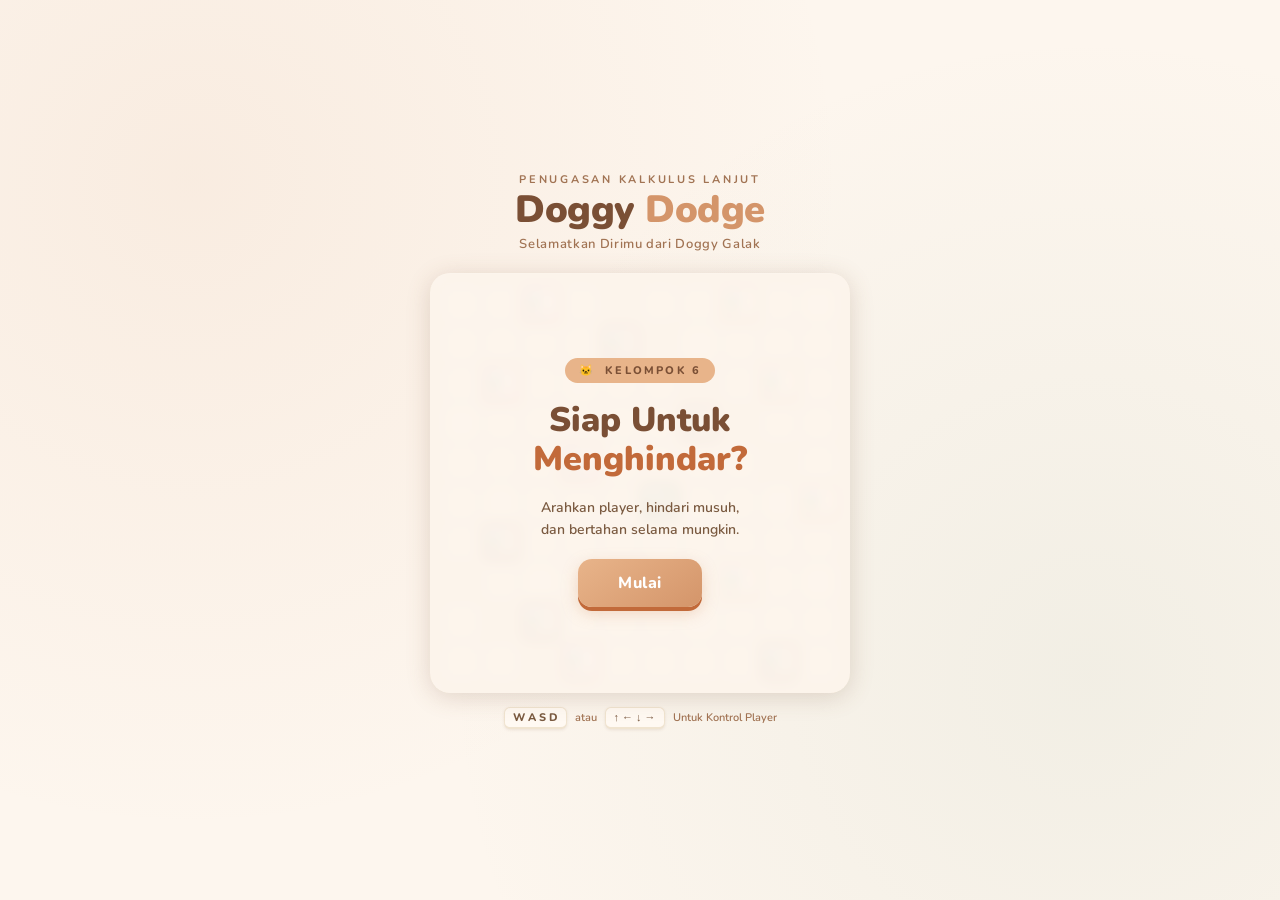
==== commit 3d19cdaf: "Add: Menambahkan page awal game" ====
--- a/index.html
+++ b/index.html
@@ -2,166 +2,705 @@
 <html lang="en">
   <head>
     <meta charset="UTF-8" />
-    <meta name="viewport" content="width=device-width, initial-scale=1.0">
-    <title>Doggy Dodge</title>
+    <meta name="viewport" content="width=device-width, initial-scale=1.0" />
+    <title>Paw Patrol: Dodge - Start</title>
     <link
       href="https://fonts.googleapis.com/css2?family=Nunito:wght@400;600;700;800;900&display=swap"
       rel="stylesheet"
     />
-    <link rel="stylesheet" href="css/game.css" />
+    <style>
+      /* ── Reset & Base ── */
+      *,
+      *::before,
+      *::after {
+        box-sizing: border-box;
+        margin: 0;
+        padding: 0;
+      }
+
+      :root {
+        --cream: #fdf6ee;
+        --warm-white: #fff9f2;
+        --sand: #f0e4d0;
+        --caramel: #d4956a;
+        --caramel-lt: #e8b48a;
+        --rust: #c26a3a;
+        --mocha: #7a4f35;
+        --sage: #8eab90;
+        --sage-lt: #b2c9b4;
+        --sage-dk: #5c7a5e;
+        --blush: #e8a0a0;
+        --blush-dk: #c46060;
+        --shadow: rgba(122, 79, 53, 0.12);
+        --shadow-md: rgba(122, 79, 53, 0.2);
+        --text-dark: #4a3525;
+        --text-mid: #7a5a40;
+        --text-light: #a17353;
+        --cell-bg: #f5ead8;
+        --cell-hover: #ecd8be;
+        --grid-bg: #ede0cc;
+      }
+
+      body {
+        font-family: 'Nunito', sans-serif;
+        background-color: var(--cream);
+        color: var(--text-dark);
+
+        height: 100vh;
+        overflow: hidden;
+
+        display: flex;
+        flex-direction: column;
+        align-items: center;
+        justify-content: center;
+
+        padding: 12px;
+
+        background-image:
+          radial-gradient(
+            circle at 15% 20%,
+            rgba(212, 149, 106, 0.1) 0%,
+            transparent 50%
+          ),
+          radial-gradient(
+            circle at 85% 75%,
+            rgba(142, 171, 144, 0.1) 0%,
+            transparent 50%
+          );
+      }
+
+      /* ── Header ── */
+      .header {
+        text-align: center;
+        margin-bottom: 20px;
+      }
+
+      .header-eyebrow {
+        font-size: 11px;
+        font-weight: 700;
+        letter-spacing: 0.25em;
+        text-transform: uppercase;
+        color: var(--text-light);
+        margin-bottom: 4px;
+      }
+
+      .header-title {
+        font-size: 38px;
+        font-weight: 900;
+        color: var(--mocha);
+        letter-spacing: -0.5px;
+        line-height: 1;
+      }
+
+      .header-title span {
+        color: var(--caramel);
+      }
+
+      .header-subtitle {
+        font-size: 13px;
+        font-weight: 600;
+        color: var(--text-light);
+        margin-top: 6px;
+        letter-spacing: 0.05em;
+      }
+
+      .paw-deco {
+        display: inline-block;
+        font-size: 16px;
+        margin: 0 6px;
+        opacity: 0.5;
+      }
+
+      /* ── HUD ── */
+      .hud {
+        display: flex;
+        gap: 12px;
+        margin-bottom: 16px;
+        flex-wrap: wrap;
+        justify-content: center;
+      }
+
+      .hud-card {
+        background: var(--warm-white);
+        border: 1.5px solid var(--sand);
+        border-radius: 14px;
+        padding: 10px 20px;
+        min-width: 110px;
+        text-align: center;
+        box-shadow: 0 2px 10px var(--shadow);
+        transition:
+          transform 0.2s ease,
+          box-shadow 0.2s ease;
+      }
+
+      .hud-card:hover {
+        transform: translateY(-2px);
+        box-shadow: 0 4px 16px var(--shadow-md);
+      }
+
+      .hud-label {
+        font-size: 10px;
+        font-weight: 700;
+        letter-spacing: 0.18em;
+        text-transform: uppercase;
+        color: var(--text-light);
+        margin-bottom: 2px;
+      }
+
+      .hud-value {
+        font-size: 26px;
+        font-weight: 900;
+        color: var(--mocha);
+        line-height: 1;
+      }
+
+      .hud-card.score .hud-value {
+        color: var(--rust);
+      }
+      .hud-card.time .hud-value {
+        color: var(--sage-dk);
+      }
+      .hud-card.level .hud-value {
+        color: var(--caramel);
+      }
+
+      .hud-icon {
+        font-size: 13px;
+        display: block;
+        margin-bottom: 3px;
+      }
+
+      /* ── Game Wrapper ── */
+      .game-wrapper {
+        position: relative;
+        display: inline-block;
+      }
+
+      /* ── Grid ── */
+      .grid-container {
+        display: grid;
+        grid-template-columns: repeat(10, 1fr);
+        grid-template-rows: repeat(10, 1fr);
+
+        gap: 5px;
+        padding: 14px;
+
+        width: min(65vmin, 420px);
+        height: min(65vmin, 420px);
+
+        background: var(--grid-bg);
+        border-radius: 20px;
+
+        box-shadow:
+          0 4px 24px var(--shadow-md),
+          inset 0 1px 0 rgba(255, 255, 255, 0.6);
+      }
+
+      /* ── Cells ── */
+      .cell {
+        background: var(--cell-bg);
+        border-radius: 6px;
+        display: flex;
+        align-items: center;
+        justify-content: center;
+        transition: background 0.15s ease;
+        position: relative;
+        overflow: hidden;
+      }
+
+      .cell:hover {
+        background: var(--cell-hover);
+      }
+
+      /* Accent cells for subtle texture */
+      .cell:nth-child(7n + 3) {
+        background: #f7eedd;
+      }
+      .cell:nth-child(11n + 5) {
+        background: #f2e5cc;
+      }
+
+      /* ── Player Cell ── */
+      .cell.player {
+        background: var(--sage-lt);
+        box-shadow:
+          0 0 0 2px var(--sage-dk),
+          0 2px 8px rgba(92, 122, 94, 0.25);
+        border-radius: 8px;
+        z-index: 2;
+      }
+
+      .cell.player img {
+        width: 78%;
+        height: 78%;
+        object-fit: contain;
+        image-rendering: pixelated;
+      }
+
+      /* ── Enemy Cells ── */
+      .cell.enemy {
+        border-radius: 8px;
+        z-index: 2;
+      }
+
+      .cell.enemy-red {
+        background: #fce8e8;
+        box-shadow:
+          0 0 0 2px var(--blush-dk),
+          0 2px 8px rgba(196, 96, 96, 0.2);
+      }
+
+      .cell.enemy-orange {
+        background: #fdf0e0;
+        box-shadow:
+          0 0 0 2px var(--caramel),
+          0 2px 8px rgba(212, 149, 106, 0.2);
+      }
+
+      .cell.enemy-dark {
+        background: #ede0d4;
+        box-shadow:
+          0 0 0 2px var(--mocha),
+          0 2px 8px rgba(122, 79, 53, 0.2);
+      }
+
+      .cell.enemy img {
+        width: 78%;
+        height: 78%;
+        object-fit: contain;
+        image-rendering: pixelated;
+      }
+
+      /* ── Overlay ── */
+      .overlay {
+        position: absolute;
+        inset: 0;
+        border-radius: 20px;
+        background: rgba(253, 246, 238, 0.92);
+        backdrop-filter: blur(6px);
+        -webkit-backdrop-filter: blur(6px);
+        display: flex;
+        flex-direction: column;
+        align-items: center;
+        justify-content: center;
+        gap: 18px;
+        z-index: 10;
+        padding: 32px;
+      }
+
+      .overlay-badge {
+        background: var(--caramel-lt);
+        color: var(--mocha);
+        font-size: 11px;
+        font-weight: 800;
+        letter-spacing: 0.2em;
+        text-transform: uppercase;
+        padding: 5px 14px;
+        border-radius: 20px;
+      }
+
+      .overlay-title {
+        font-size: 34px;
+        font-weight: 900;
+        color: var(--mocha);
+        text-align: center;
+        line-height: 1.15;
+      }
+
+      .overlay-title em {
+        font-style: normal;
+        color: var(--rust);
+      }
+
+      .overlay-desc {
+        font-size: 14px;
+        font-weight: 600;
+        color: var(--text-mid);
+        text-align: center;
+        line-height: 1.6;
+        max-width: 260px;
+      }
+
+      .overlay-controls {
+        display: flex;
+        gap: 10px;
+        align-items: center;
+        flex-wrap: wrap;
+        justify-content: center;
+      }
+
+      .key-badge {
+        background: var(--warm-white);
+        border: 1.5px solid var(--sand);
+        border-bottom-width: 3px;
+        border-radius: 8px;
+        padding: 4px 10px;
+        font-size: 13px;
+        font-weight: 800;
+        color: var(--text-dark);
+        box-shadow: 0 1px 4px var(--shadow);
+        min-width: 32px;
+        text-align: center;
+      }
+
+      .controls-label {
+        font-size: 12px;
+        font-weight: 600;
+        color: var(--text-light);
+      }
+
+      /* ── Buttons ── */
+      .btn-primary {
+        background: linear-gradient(145deg, var(--caramel-lt), var(--caramel));
+        color: #fff;
+        font-family: 'Nunito', sans-serif;
+        font-size: 16px;
+        font-weight: 800;
+        border: none;
+        border-radius: 14px;
+        padding: 13px 40px;
+        cursor: pointer;
+        box-shadow:
+          0 4px 0 var(--rust),
+          0 6px 16px rgba(212, 149, 106, 0.35);
+        transition:
+          transform 0.12s ease,
+          box-shadow 0.12s ease;
+        letter-spacing: 0.03em;
+      }
+
+      .btn-primary:hover {
+        transform: translateY(-2px);
+        box-shadow:
+          0 6px 0 var(--rust),
+          0 10px 20px rgba(212, 149, 106, 0.4);
+      }
+
+      .btn-primary:active {
+        transform: translateY(2px);
+        box-shadow:
+          0 2px 0 var(--rust),
+          0 4px 10px rgba(212, 149, 106, 0.3);
+      }
+
+      /* ── Lives Display ── */
+      .lives-row {
+        display: flex;
+        gap: 5px;
+        justify-content: center;
+        margin-top: -4px;
+      }
+
+      .life-dot {
+        width: 10px;
+        height: 10px;
+        border-radius: 50%;
+        background: var(--blush);
+        border: 1.5px solid var(--blush-dk);
+      }
+
+      .life-dot.empty {
+        background: transparent;
+        border-color: var(--sand);
+      }
+
+      /* ── Footer Controls Hint ── */
+      .footer-hint {
+        margin-top: 14px;
+        text-align: center;
+        display: flex;
+        align-items: center;
+        justify-content: center;
+        gap: 8px;
+        flex-wrap: wrap;
+      }
+
+      .hint-keys {
+        display: flex;
+        gap: 5px;
+      }
+
+      .hint-key {
+        background: var(--warm-white);
+        border: 1.5px solid var(--sand);
+        border-bottom-width: 2.5px;
+        border-radius: 6px;
+        padding: 2px 8px;
+        font-size: 11px;
+        font-weight: 800;
+        color: var(--text-mid);
+        box-shadow: 0 1px 3px var(--shadow);
+      }
+
+      .hint-sep {
+        font-size: 11px;
+        color: var(--text-light);
+        font-weight: 600;
+      }
+
+      /* ── Threat legend ── */
+      .legend {
+        display: flex;
+        gap: 14px;
+        margin-top: 14px;
+        flex-wrap: wrap;
+        justify-content: center;
+      }
+
+      .legend-item {
+        display: flex;
+        align-items: center;
+        gap: 6px;
+        font-size: 11px;
+        font-weight: 700;
+        color: var(--text-mid);
+      }
+
+      .legend-dot {
+        width: 10px;
+        height: 10px;
+        border-radius: 50%;
+      }
+
+      .legend-dot.fast {
+        background: var(--blush-dk);
+      }
+      .legend-dot.medium {
+        background: var(--caramel);
+      }
+      .legend-dot.slow {
+        background: var(--mocha);
+      }
+
+      /* ── Responsive ── */
+      @media (max-width: 420px) {
+        .header-title {
+          font-size: 28px;
+        }
+        .hud-card {
+          min-width: 90px;
+          padding: 8px 14px;
+        }
+        .hud-value {
+          font-size: 22px;
+        }
+      }
+      @media (max-width: 768px) {
+        .header-title {
+          font-size: 28px;
+        }
+
+        .overlay-title {
+          font-size: 28px;
+        }
+
+        .overlay {
+          gap: 12px;
+          padding: 20px;
+        }
+
+        .grid-container {
+          width: min(75vw, 340px);
+          height: min(75vw, 340px);
+        }
+      }
+    </style>
   </head>
   <body>
-    <!-- Header -->
+    <!-- ── Header ── -->
     <header class="header">
       <p class="header-eyebrow">penugasan kalkulus lanjut</p>
-      <h1 class="header-title">Doggy <span>Dodge</span></h1>
+      <h1 class="header-title">Doggy<span>&nbsp;Dodge</span></h1>
       <p class="header-subtitle">
-        🐾 &nbsp;Selamatkan Dirimu dari Doggy Galak &nbsp;🐾
+        Selamatkan Dirimu dari Doggy Galak
       </p>
     </header>
 
-    <div class="main-layout">
-      <div class="left-panel">
-        <div class="widget stat-widget score">
-          <div class="widget-label">High Score</div>
-          <div class="stat-value" id="high-score">0</div>
-        </div>
-        <div class="widget stat-widget score">
-          <div class="widget-label">Score</div>
-          <div class="stat-value" id="score">0</div>
-        </div>
-        <div class="widget stat-widget time">
-          <div class="widget-label">Waktu</div>
-          <div class="stat-value" id="time">00:00</div>
-        </div>
+    <!-- ── Game Area ── -->
+    <div class="game-wrapper">
+      <!-- Grid: 10×10 = 100 cells -->
+      <div class="grid-container">
+        <!-- Row 1 -->
+        <div class="cell"></div>
+        <div class="cell"></div>
+        <div class="cell enemy enemy-red">
+          <img src="/objek/enemy1.jpg" alt="Enemy" />
+        </div>
+        <div class="cell"></div>
+        <div class="cell"></div>
+        <div class="cell"></div>
+        <div class="cell"></div>
+        <div class="cell enemy enemy-orange">
+          <img src="/objek/enemy2.jpg" alt="Enemy" />
+        </div>
+        <div class="cell"></div>
+        <div class="cell"></div>
+
+        <!-- Row 2 -->
+        <div class="cell"></div>
+        <div class="cell"></div>
+        <div class="cell"></div>
+        <div class="cell"></div>
+        <div class="cell enemy enemy-dark">
+          <img src="/objek/enemy3.jpg" alt="Enemy" />
+        </div>
+        <div class="cell"></div>
+        <div class="cell"></div>
+        <div class="cell"></div>
+        <div class="cell"></div>
+        <div class="cell"></div>
+
+        <!-- Row 3 -->
+        <div class="cell"></div>
+        <div class="cell enemy enemy-red">
+          <img src="/objek/enemy1.jpg" alt="Enemy" />
+        </div>
+        <div class="cell"></div>
+        <div class="cell"></div>
+        <div class="cell"></div>
+        <div class="cell"></div>
+        <div class="cell"></div>
+        <div class="cell"></div>
+        <div class="cell enemy enemy-orange">
+          <img src="/objek/enemy2.jpg" alt="Enemy" />
+        </div>
+        <div class="cell"></div>
+
+        <!-- Row 4 -->
+        <div class="cell"></div>
+        <div class="cell"></div>
+        <div class="cell"></div>
+        <div class="cell"></div>
+        <div class="cell"></div>
+        <div class="cell"></div>
+        <div class="cell enemy enemy-dark">
+          <img src="/objek/enemy3.jpg" alt="Enemy" />
+        </div>
+        <div class="cell"></div>
+        <div class="cell"></div>
+        <div class="cell"></div>
+
+        <!-- Row 5 -->
+        <div class="cell"></div>
+        <div class="cell"></div>
+        <div class="cell"></div>
+        <div class="cell enemy enemy-red">
+          <img src="/objek/enemy1.jpg" alt="Enemy" />
+        </div>
+        <div class="cell"></div>
+        <div class="cell"></div>
+        <div class="cell"></div>
+        <div class="cell"></div>
+        <div class="cell"></div>
+        <div class="cell"></div>
+
+        <!-- Row 6 -->
+        <div class="cell"></div>
+        <div class="cell"></div>
+        <div class="cell"></div>
+        <div class="cell"></div>
+        <div class="cell"></div>
+        <div class="cell player">
+          <img src="/objek/player1.jpg" alt="Player Cat" />
+        </div>
+        <div class="cell"></div>
+        <div class="cell"></div>
+        <div class="cell"></div>
+        <div class="cell enemy enemy-orange">
+          <img src="/objek/enemy2.jpg" alt="Enemy" />
+        </div>
+
+        <!-- Row 7 -->
+        <div class="cell"></div>
+        <div class="cell enemy enemy-dark">
+          <img src="/objek/enemy3.jpg" alt="Enemy" />
+        </div>
+        <div class="cell"></div>
+        <div class="cell"></div>
+        <div class="cell"></div>
+        <div class="cell"></div>
+        <div class="cell"></div>
+        <div class="cell"></div>
+        <div class="cell"></div>
+        <div class="cell"></div>
+
+        <!-- Row 8 -->
+        <div class="cell"></div>
+        <div class="cell"></div>
+        <div class="cell"></div>
+        <div class="cell"></div>
+        <div class="cell enemy enemy-red">
+          <img src="/objek/enemy1.jpg" alt="Enemy" />
+        </div>
+        <div class="cell"></div>
+        <div class="cell"></div>
+        <div class="cell enemy enemy-orange">
+          <img src="/objek/enemy2.jpg" alt="Enemy" />
+        </div>
+        <div class="cell"></div>
+        <div class="cell"></div>
+
+        <!-- Row 9 -->
+        <div class="cell"></div>
+        <div class="cell"></div>
+        <div class="cell enemy enemy-dark">
+          <img src="/objek/enemy3.jpg" alt="Enemy" />
+        </div>
+        <div class="cell"></div>
+        <div class="cell"></div>
+        <div class="cell"></div>
+        <div class="cell"></div>
+        <div class="cell"></div>
+        <div class="cell"></div>
+        <div class="cell"></div>
+
+        <!-- Row 10 -->
+        <div class="cell"></div>
+        <div class="cell"></div>
+        <div class="cell"></div>
+        <div class="cell enemy enemy-red">
+          <img src="/objek/enemy1.jpg" alt="Enemy" />
+        </div>
+        <div class="cell"></div>
+        <div class="cell"></div>
+        <div class="cell"></div>
+        <div class="cell"></div>
+        <div class="cell enemy enemy-dark">
+          <img src="/objek/enemy3.jpg" alt="Enemy" />
+        </div>
+        <div class="cell"></div>
       </div>
-
-      <!-- game -->
-      <div id="grid-container"></div>
-
-      <!-- Right Panel -->
-      <div class="right-panel">
-        <div class="widget game-info">
-          <div class="widget-label">Cara Main</div>
-
-          <div class="info-lines">
-            <p>&bull; Hindari semua Doggy</p>
-
-            <p>&bull; Gunakan WASD / Arrow Key / tombol arah</p>
-
-            <p>&bull; Bertahan selama mungkin</p>
-          </div>
-        </div>
-
-        <div class="widget mobile-control" style="width: 100%">
-          <div class="widget-label">Kontrol</div>
-          <div class="dpad">
-            <div class="dpad-btn empty"></div>
-            <div class="dpad-btn" onmousedown="pressBtn(this, 'up')">▲</div>
-            <div class="dpad-btn empty"></div>
-
-            <div class="dpad-btn" onmousedown="pressBtn(this, 'left')">◀</div>
-            <div class="dpad-btn empty"></div>
-            <div class="dpad-btn" onmousedown="pressBtn(this, 'right')">▶</div>
-
-            <div class="dpad-btn empty"></div>
-            <div class="dpad-btn" onmousedown="pressBtn(this, 'down')">▼</div>
-            <div class="dpad-btn empty"></div>
-          </div>
-        </div>
+      <!-- /grid-container -->
+
+      <!-- ── Start Overlay ── -->
+      <div class="overlay">
+        <div class="overlay-badge">🐱 &nbsp;Kelompok 6</div>
+        <div class="overlay-title">
+          Siap Untuk <br />
+          <em>Menghindar?</em>
+        </div>
+        <div class="overlay-desc">
+          Arahkan player, hindari musuh,<br />
+          dan bertahan selama mungkin.
+        </div>
+
+        <button class="btn-primary" onclick="location.href = 'game.html'">
+          Mulai
+        </button>
       </div>
     </div>
-    <script src="js/varible.js"></script>
-    <script>
-      // ======================================
-      // WAKTU MULAI GAME
-      // ======================================
-      state.startTime = performance.now();
-      // ======================================
-      // AMBIL LAMA WAKTU BERMAIN (DETIK)
-      // ======================================
-      function getElapsedSeconds() {
-        return (performance.now() - state.startTime) / 1000;
-      }
-    </script>
-    <script src="js/grid.js"></script>
-    <script src="js/player.js"></script>
-    <script src="js/eventlistener.js"></script>
-    <script src="js/enemies.js"></script>
-    <script src="js/score.js"></script>
-    <script src="js/time.js"></script>
-    <script src="js/render.js"></script>
-    <script title="me">
-      // pause
-      // let paused = false;
-      // document.addEventListener('keydown', (e) => {
-      //   const key = e.key.toLowerCase();
-
-      //   // Pause dengan ESC atau P
-      //   if (key === 'escape' || key === 'p') {
-      //     e.preventDefault();
-      //     paused = true;
-      //     return;
-      //   }
-      //   // Resume dengan space
-      //   if (key === ' ' || key === 'r') {
-      //     e.preventDefault();
-      //     paused = false;
-      //     return;
-      //   }
-      // });
-    </script>
-    <script>
-      // =====================
-      // GAME LOOP
-      // =====================
-      let spawnTimer = 0;
-      function loop() {
-        if (!state.running || state.paused) return;
-
-        // waktu sekarang
-        const now = performance.now();
-
-        // delta time
-        const delta = (now - lastTime) / 1000;
-        // simpan frame sekarang
-        lastTime = now;
-        // tambah waktu spawn
-        spawnTimer += delta;
-        // kalau sudah waktunya spawn
-        if (
-          spawnTimer >= getSpawnDelay() &&
-          state.enemies.length < getMaxEnemies()
-        ) {
-          spawnEnemy();
-
-          spawnTimer = 0;
-        }
-
-        updateTime(delta);
-
-        updateScore(delta);
-
-        updateEnemies(delta);
-
-        // checkCollision();
-        console.log(state.enemies.length);
-        render();
-        // playerUseSVG();
-        // ======================
-        // FRAME BERIKUTNYA
-        // ======================
-
-        requestAnimationFrame(loop);
-      }
-
-      // =====================
-      // INIT
-      // =====================
-      buildGrid();
-      spawnEnemy();
-      render();
-      loop();
-    </script>
+    <!-- /game-wrapper -->
+
+    <!-- ── Footer Hint + Legend ── -->
+    <div class="footer-hint">
+      <div class="hint-keys">
+        <span class="hint-key">W A S D</span>
+      </div>
+      <span class="hint-sep">atau</span>
+      <div class="hint-keys">
+        <span class="hint-key">↑ ← ↓ →</span>
+      </div>
+      <span class="hint-sep"> Untuk Kontrol Player</span>
+    </div>
   </body>
 </html>
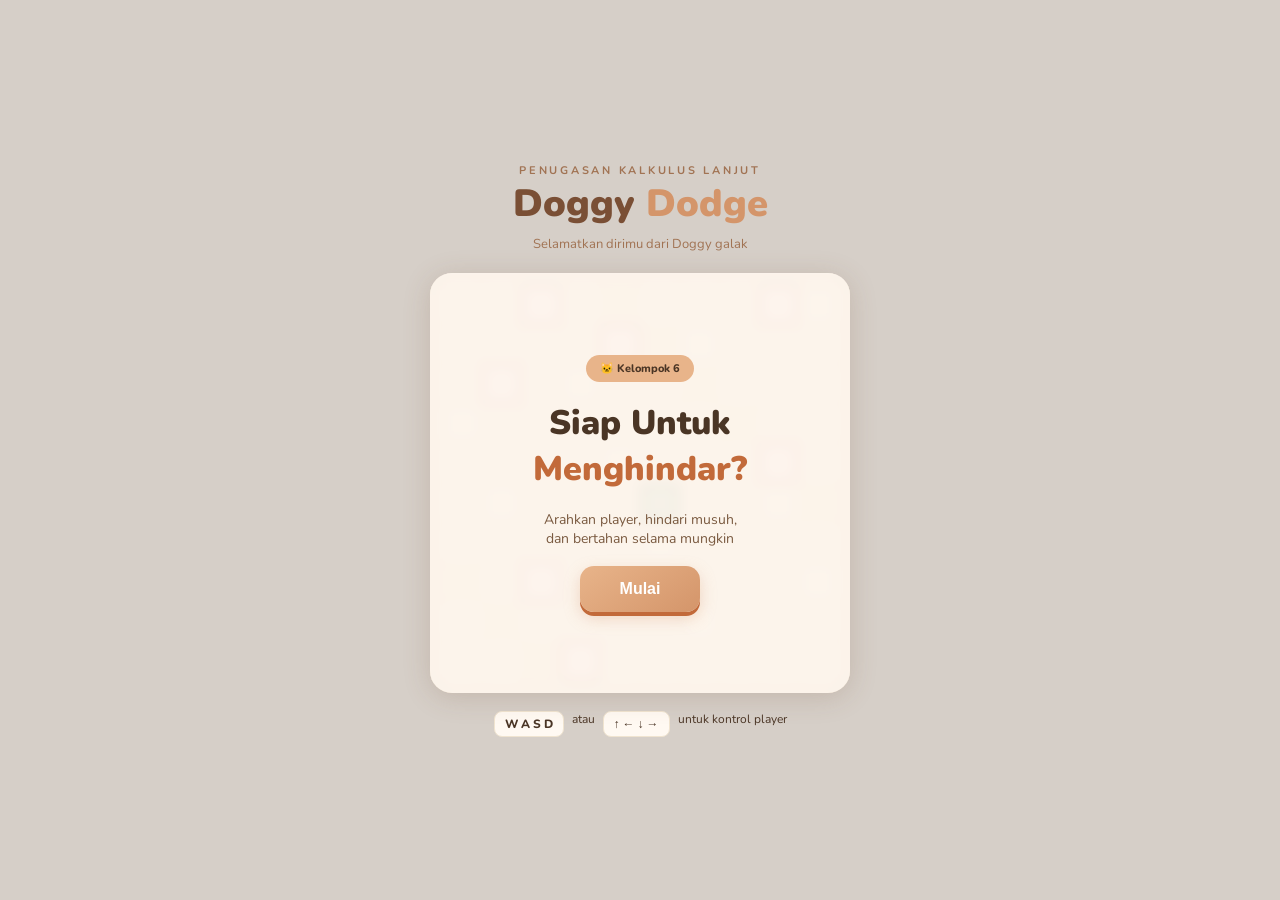
==== commit 3ac8fee6: "Add: Menambahkan page gameover" ====
--- a/index.html
+++ b/index.html
@@ -1,706 +1,334 @@
 <!doctype html>
-<html lang="en">
-  <head>
-    <meta charset="UTF-8" />
-    <meta name="viewport" content="width=device-width, initial-scale=1.0" />
-    <title>Paw Patrol: Dodge - Start</title>
-    <link
-      href="https://fonts.googleapis.com/css2?family=Nunito:wght@400;600;700;800;900&display=swap"
-      rel="stylesheet"
-    />
-    <style>
-      /* ── Reset & Base ── */
-      *,
-      *::before,
-      *::after {
-        box-sizing: border-box;
-        margin: 0;
-        padding: 0;
-      }
-
-      :root {
-        --cream: #fdf6ee;
-        --warm-white: #fff9f2;
-        --sand: #f0e4d0;
-        --caramel: #d4956a;
-        --caramel-lt: #e8b48a;
-        --rust: #c26a3a;
-        --mocha: #7a4f35;
-        --sage: #8eab90;
-        --sage-lt: #b2c9b4;
-        --sage-dk: #5c7a5e;
-        --blush: #e8a0a0;
-        --blush-dk: #c46060;
-        --shadow: rgba(122, 79, 53, 0.12);
-        --shadow-md: rgba(122, 79, 53, 0.2);
-        --text-dark: #4a3525;
-        --text-mid: #7a5a40;
-        --text-light: #a17353;
-        --cell-bg: #f5ead8;
-        --cell-hover: #ecd8be;
-        --grid-bg: #ede0cc;
-      }
-
-      body {
-        font-family: 'Nunito', sans-serif;
-        background-color: var(--cream);
-        color: var(--text-dark);
-
-        height: 100vh;
-        overflow: hidden;
-
-        display: flex;
-        flex-direction: column;
-        align-items: center;
-        justify-content: center;
-
-        padding: 12px;
-
-        background-image:
-          radial-gradient(
-            circle at 15% 20%,
-            rgba(212, 149, 106, 0.1) 0%,
-            transparent 50%
-          ),
-          radial-gradient(
-            circle at 85% 75%,
-            rgba(142, 171, 144, 0.1) 0%,
-            transparent 50%
-          );
-      }
-
-      /* ── Header ── */
-      .header {
-        text-align: center;
-        margin-bottom: 20px;
-      }
-
-      .header-eyebrow {
-        font-size: 11px;
-        font-weight: 700;
-        letter-spacing: 0.25em;
-        text-transform: uppercase;
-        color: var(--text-light);
-        margin-bottom: 4px;
-      }
-
-      .header-title {
-        font-size: 38px;
-        font-weight: 900;
-        color: var(--mocha);
-        letter-spacing: -0.5px;
-        line-height: 1;
-      }
-
-      .header-title span {
-        color: var(--caramel);
-      }
-
-      .header-subtitle {
-        font-size: 13px;
-        font-weight: 600;
-        color: var(--text-light);
-        margin-top: 6px;
-        letter-spacing: 0.05em;
-      }
-
-      .paw-deco {
-        display: inline-block;
-        font-size: 16px;
-        margin: 0 6px;
-        opacity: 0.5;
-      }
-
-      /* ── HUD ── */
-      .hud {
-        display: flex;
-        gap: 12px;
-        margin-bottom: 16px;
-        flex-wrap: wrap;
-        justify-content: center;
-      }
-
-      .hud-card {
-        background: var(--warm-white);
-        border: 1.5px solid var(--sand);
-        border-radius: 14px;
-        padding: 10px 20px;
-        min-width: 110px;
-        text-align: center;
-        box-shadow: 0 2px 10px var(--shadow);
-        transition:
-          transform 0.2s ease,
-          box-shadow 0.2s ease;
-      }
-
-      .hud-card:hover {
-        transform: translateY(-2px);
-        box-shadow: 0 4px 16px var(--shadow-md);
-      }
-
-      .hud-label {
-        font-size: 10px;
-        font-weight: 700;
-        letter-spacing: 0.18em;
-        text-transform: uppercase;
-        color: var(--text-light);
-        margin-bottom: 2px;
-      }
-
-      .hud-value {
-        font-size: 26px;
-        font-weight: 900;
-        color: var(--mocha);
-        line-height: 1;
-      }
-
-      .hud-card.score .hud-value {
-        color: var(--rust);
-      }
-      .hud-card.time .hud-value {
-        color: var(--sage-dk);
-      }
-      .hud-card.level .hud-value {
-        color: var(--caramel);
-      }
-
-      .hud-icon {
-        font-size: 13px;
-        display: block;
-        margin-bottom: 3px;
-      }
-
-      /* ── Game Wrapper ── */
-      .game-wrapper {
-        position: relative;
-        display: inline-block;
-      }
-
-      /* ── Grid ── */
-      .grid-container {
-        display: grid;
-        grid-template-columns: repeat(10, 1fr);
-        grid-template-rows: repeat(10, 1fr);
-
-        gap: 5px;
-        padding: 14px;
-
-        width: min(65vmin, 420px);
-        height: min(65vmin, 420px);
-
-        background: var(--grid-bg);
-        border-radius: 20px;
-
-        box-shadow:
-          0 4px 24px var(--shadow-md),
-          inset 0 1px 0 rgba(255, 255, 255, 0.6);
-      }
-
-      /* ── Cells ── */
-      .cell {
-        background: var(--cell-bg);
-        border-radius: 6px;
-        display: flex;
-        align-items: center;
-        justify-content: center;
-        transition: background 0.15s ease;
-        position: relative;
-        overflow: hidden;
-      }
-
-      .cell:hover {
-        background: var(--cell-hover);
-      }
-
-      /* Accent cells for subtle texture */
-      .cell:nth-child(7n + 3) {
-        background: #f7eedd;
-      }
-      .cell:nth-child(11n + 5) {
-        background: #f2e5cc;
-      }
-
-      /* ── Player Cell ── */
-      .cell.player {
-        background: var(--sage-lt);
-        box-shadow:
-          0 0 0 2px var(--sage-dk),
-          0 2px 8px rgba(92, 122, 94, 0.25);
-        border-radius: 8px;
-        z-index: 2;
-      }
-
-      .cell.player img {
-        width: 78%;
-        height: 78%;
-        object-fit: contain;
-        image-rendering: pixelated;
-      }
-
-      /* ── Enemy Cells ── */
-      .cell.enemy {
-        border-radius: 8px;
-        z-index: 2;
-      }
-
-      .cell.enemy-red {
-        background: #fce8e8;
-        box-shadow:
-          0 0 0 2px var(--blush-dk),
-          0 2px 8px rgba(196, 96, 96, 0.2);
-      }
-
-      .cell.enemy-orange {
-        background: #fdf0e0;
-        box-shadow:
-          0 0 0 2px var(--caramel),
-          0 2px 8px rgba(212, 149, 106, 0.2);
-      }
-
-      .cell.enemy-dark {
-        background: #ede0d4;
-        box-shadow:
-          0 0 0 2px var(--mocha),
-          0 2px 8px rgba(122, 79, 53, 0.2);
-      }
-
-      .cell.enemy img {
-        width: 78%;
-        height: 78%;
-        object-fit: contain;
-        image-rendering: pixelated;
-      }
-
-      /* ── Overlay ── */
-      .overlay {
-        position: absolute;
-        inset: 0;
-        border-radius: 20px;
-        background: rgba(253, 246, 238, 0.92);
-        backdrop-filter: blur(6px);
-        -webkit-backdrop-filter: blur(6px);
-        display: flex;
-        flex-direction: column;
-        align-items: center;
-        justify-content: center;
-        gap: 18px;
-        z-index: 10;
-        padding: 32px;
-      }
-
-      .overlay-badge {
-        background: var(--caramel-lt);
-        color: var(--mocha);
-        font-size: 11px;
-        font-weight: 800;
-        letter-spacing: 0.2em;
-        text-transform: uppercase;
-        padding: 5px 14px;
-        border-radius: 20px;
-      }
-
-      .overlay-title {
-        font-size: 34px;
-        font-weight: 900;
-        color: var(--mocha);
-        text-align: center;
-        line-height: 1.15;
-      }
-
-      .overlay-title em {
-        font-style: normal;
-        color: var(--rust);
-      }
-
-      .overlay-desc {
-        font-size: 14px;
-        font-weight: 600;
-        color: var(--text-mid);
-        text-align: center;
-        line-height: 1.6;
-        max-width: 260px;
-      }
-
-      .overlay-controls {
-        display: flex;
-        gap: 10px;
-        align-items: center;
-        flex-wrap: wrap;
-        justify-content: center;
-      }
-
-      .key-badge {
-        background: var(--warm-white);
-        border: 1.5px solid var(--sand);
-        border-bottom-width: 3px;
-        border-radius: 8px;
-        padding: 4px 10px;
-        font-size: 13px;
-        font-weight: 800;
-        color: var(--text-dark);
-        box-shadow: 0 1px 4px var(--shadow);
-        min-width: 32px;
-        text-align: center;
-      }
-
-      .controls-label {
-        font-size: 12px;
-        font-weight: 600;
-        color: var(--text-light);
-      }
-
-      /* ── Buttons ── */
-      .btn-primary {
-        background: linear-gradient(145deg, var(--caramel-lt), var(--caramel));
-        color: #fff;
-        font-family: 'Nunito', sans-serif;
-        font-size: 16px;
-        font-weight: 800;
-        border: none;
-        border-radius: 14px;
-        padding: 13px 40px;
-        cursor: pointer;
-        box-shadow:
-          0 4px 0 var(--rust),
-          0 6px 16px rgba(212, 149, 106, 0.35);
-        transition:
-          transform 0.12s ease,
-          box-shadow 0.12s ease;
-        letter-spacing: 0.03em;
-      }
-
-      .btn-primary:hover {
-        transform: translateY(-2px);
-        box-shadow:
-          0 6px 0 var(--rust),
-          0 10px 20px rgba(212, 149, 106, 0.4);
-      }
-
-      .btn-primary:active {
-        transform: translateY(2px);
-        box-shadow:
-          0 2px 0 var(--rust),
-          0 4px 10px rgba(212, 149, 106, 0.3);
-      }
-
-      /* ── Lives Display ── */
-      .lives-row {
-        display: flex;
-        gap: 5px;
-        justify-content: center;
-        margin-top: -4px;
-      }
-
-      .life-dot {
-        width: 10px;
-        height: 10px;
-        border-radius: 50%;
-        background: var(--blush);
-        border: 1.5px solid var(--blush-dk);
-      }
-
-      .life-dot.empty {
-        background: transparent;
-        border-color: var(--sand);
-      }
-
-      /* ── Footer Controls Hint ── */
-      .footer-hint {
-        margin-top: 14px;
-        text-align: center;
-        display: flex;
-        align-items: center;
-        justify-content: center;
-        gap: 8px;
-        flex-wrap: wrap;
-      }
-
-      .hint-keys {
-        display: flex;
-        gap: 5px;
-      }
-
-      .hint-key {
-        background: var(--warm-white);
-        border: 1.5px solid var(--sand);
-        border-bottom-width: 2.5px;
-        border-radius: 6px;
-        padding: 2px 8px;
-        font-size: 11px;
-        font-weight: 800;
-        color: var(--text-mid);
-        box-shadow: 0 1px 3px var(--shadow);
-      }
-
-      .hint-sep {
-        font-size: 11px;
-        color: var(--text-light);
-        font-weight: 600;
-      }
-
-      /* ── Threat legend ── */
-      .legend {
-        display: flex;
-        gap: 14px;
-        margin-top: 14px;
-        flex-wrap: wrap;
-        justify-content: center;
-      }
-
-      .legend-item {
-        display: flex;
-        align-items: center;
-        gap: 6px;
-        font-size: 11px;
-        font-weight: 700;
-        color: var(--text-mid);
-      }
-
-      .legend-dot {
-        width: 10px;
-        height: 10px;
-        border-radius: 50%;
-      }
-
-      .legend-dot.fast {
-        background: var(--blush-dk);
-      }
-      .legend-dot.medium {
-        background: var(--caramel);
-      }
-      .legend-dot.slow {
-        background: var(--mocha);
-      }
-
-      /* ── Responsive ── */
-      @media (max-width: 420px) {
-        .header-title {
-          font-size: 28px;
-        }
-        .hud-card {
-          min-width: 90px;
-          padding: 8px 14px;
-        }
-        .hud-value {
-          font-size: 22px;
-        }
-      }
-      @media (max-width: 768px) {
-        .header-title {
-          font-size: 28px;
-        }
-
-        .overlay-title {
-          font-size: 28px;
-        }
-
-        .overlay {
-          gap: 12px;
-          padding: 20px;
-        }
-
-        .grid-container {
-          width: min(75vw, 340px);
-          height: min(75vw, 340px);
-        }
-      }
-    </style>
-  </head>
-  <body>
-    <!-- ── Header ── -->
-    <header class="header">
-      <p class="header-eyebrow">penugasan kalkulus lanjut</p>
-      <h1 class="header-title">Doggy<span>&nbsp;Dodge</span></h1>
-      <p class="header-subtitle">
-        Selamatkan Dirimu dari Doggy Galak
-      </p>
-    </header>
-
-    <!-- ── Game Area ── -->
-    <div class="game-wrapper">
-      <!-- Grid: 10×10 = 100 cells -->
-      <div class="grid-container">
-        <!-- Row 1 -->
-        <div class="cell"></div>
-        <div class="cell"></div>
-        <div class="cell enemy enemy-red">
-          <img src="/objek/enemy1.jpg" alt="Enemy" />
-        </div>
-        <div class="cell"></div>
-        <div class="cell"></div>
-        <div class="cell"></div>
-        <div class="cell"></div>
-        <div class="cell enemy enemy-orange">
-          <img src="/objek/enemy2.jpg" alt="Enemy" />
-        </div>
-        <div class="cell"></div>
-        <div class="cell"></div>
-
-        <!-- Row 2 -->
-        <div class="cell"></div>
-        <div class="cell"></div>
-        <div class="cell"></div>
-        <div class="cell"></div>
-        <div class="cell enemy enemy-dark">
-          <img src="/objek/enemy3.jpg" alt="Enemy" />
-        </div>
-        <div class="cell"></div>
-        <div class="cell"></div>
-        <div class="cell"></div>
-        <div class="cell"></div>
-        <div class="cell"></div>
-
-        <!-- Row 3 -->
-        <div class="cell"></div>
-        <div class="cell enemy enemy-red">
-          <img src="/objek/enemy1.jpg" alt="Enemy" />
-        </div>
-        <div class="cell"></div>
-        <div class="cell"></div>
-        <div class="cell"></div>
-        <div class="cell"></div>
-        <div class="cell"></div>
-        <div class="cell"></div>
-        <div class="cell enemy enemy-orange">
-          <img src="/objek/enemy2.jpg" alt="Enemy" />
-        </div>
-        <div class="cell"></div>
-
-        <!-- Row 4 -->
-        <div class="cell"></div>
-        <div class="cell"></div>
-        <div class="cell"></div>
-        <div class="cell"></div>
-        <div class="cell"></div>
-        <div class="cell"></div>
-        <div class="cell enemy enemy-dark">
-          <img src="/objek/enemy3.jpg" alt="Enemy" />
-        </div>
-        <div class="cell"></div>
-        <div class="cell"></div>
-        <div class="cell"></div>
-
-        <!-- Row 5 -->
-        <div class="cell"></div>
-        <div class="cell"></div>
-        <div class="cell"></div>
-        <div class="cell enemy enemy-red">
-          <img src="/objek/enemy1.jpg" alt="Enemy" />
-        </div>
-        <div class="cell"></div>
-        <div class="cell"></div>
-        <div class="cell"></div>
-        <div class="cell"></div>
-        <div class="cell"></div>
-        <div class="cell"></div>
-
-        <!-- Row 6 -->
-        <div class="cell"></div>
-        <div class="cell"></div>
-        <div class="cell"></div>
-        <div class="cell"></div>
-        <div class="cell"></div>
-        <div class="cell player">
-          <img src="/objek/player1.jpg" alt="Player Cat" />
-        </div>
-        <div class="cell"></div>
-        <div class="cell"></div>
-        <div class="cell"></div>
-        <div class="cell enemy enemy-orange">
-          <img src="/objek/enemy2.jpg" alt="Enemy" />
-        </div>
-
-        <!-- Row 7 -->
-        <div class="cell"></div>
-        <div class="cell enemy enemy-dark">
-          <img src="/objek/enemy3.jpg" alt="Enemy" />
-        </div>
-        <div class="cell"></div>
-        <div class="cell"></div>
-        <div class="cell"></div>
-        <div class="cell"></div>
-        <div class="cell"></div>
-        <div class="cell"></div>
-        <div class="cell"></div>
-        <div class="cell"></div>
-
-        <!-- Row 8 -->
-        <div class="cell"></div>
-        <div class="cell"></div>
-        <div class="cell"></div>
-        <div class="cell"></div>
-        <div class="cell enemy enemy-red">
-          <img src="/objek/enemy1.jpg" alt="Enemy" />
-        </div>
-        <div class="cell"></div>
-        <div class="cell"></div>
-        <div class="cell enemy enemy-orange">
-          <img src="/objek/enemy2.jpg" alt="Enemy" />
-        </div>
-        <div class="cell"></div>
-        <div class="cell"></div>
-
-        <!-- Row 9 -->
-        <div class="cell"></div>
-        <div class="cell"></div>
-        <div class="cell enemy enemy-dark">
-          <img src="/objek/enemy3.jpg" alt="Enemy" />
-        </div>
-        <div class="cell"></div>
-        <div class="cell"></div>
-        <div class="cell"></div>
-        <div class="cell"></div>
-        <div class="cell"></div>
-        <div class="cell"></div>
-        <div class="cell"></div>
-
-        <!-- Row 10 -->
-        <div class="cell"></div>
-        <div class="cell"></div>
-        <div class="cell"></div>
-        <div class="cell enemy enemy-red">
-          <img src="/objek/enemy1.jpg" alt="Enemy" />
-        </div>
-        <div class="cell"></div>
-        <div class="cell"></div>
-        <div class="cell"></div>
-        <div class="cell"></div>
-        <div class="cell enemy enemy-dark">
-          <img src="/objek/enemy3.jpg" alt="Enemy" />
-        </div>
-        <div class="cell"></div>
-      </div>
-      <!-- /grid-container -->
-
-      <!-- ── Start Overlay ── -->
-      <div class="overlay">
-        <div class="overlay-badge">🐱 &nbsp;Kelompok 6</div>
-        <div class="overlay-title">
-          Siap Untuk <br />
-          <em>Menghindar?</em>
-        </div>
-        <div class="overlay-desc">
-          Arahkan player, hindari musuh,<br />
-          dan bertahan selama mungkin.
-        </div>
-
-        <button class="btn-primary" onclick="location.href = 'game.html'">
-          Mulai
-        </button>
-      </div>
-    </div>
-    <!-- /game-wrapper -->
-
-    <!-- ── Footer Hint + Legend ── -->
-    <div class="footer-hint">
-      <div class="hint-keys">
-        <span class="hint-key">W A S D</span>
-      </div>
-      <span class="hint-sep">atau</span>
-      <div class="hint-keys">
-        <span class="hint-key">↑ ← ↓ →</span>
-      </div>
-      <span class="hint-sep"> Untuk Kontrol Player</span>
-    </div>
-  </body>
-</html>
+<html lang="id">
+<head>
+<meta charset="UTF-8">
+<meta name="viewport" content="width=device-width, initial-scale=1.0">
+
+<title>Doggy Dodge</title>
+
+<link
+href="https://fonts.googleapis.com/css2?family=Nunito:wght@400;600;700;800;900&display=swap"
+rel="stylesheet"
+/>
+
+<style>
+*,
+*::before,
+*::after{
+    box-sizing:border-box;
+    margin:0;
+    padding:0;
+}
+
+:root{
+  --warm-white:#fff9f2;
+  --sand:#f0e4d0;
+  --caramel:#d4956a;
+  --caramel-lt:#e8b48a;
+  --rust:#c26a3a;
+  --mocha:#7a4f35;
+  --sage-lt:#b2c9b4;
+  --sage-dk:#5c7a5e;
+  --blush-dk:#c46060;
+  --shadow:rgba(122,79,53,.12);
+  --shadow-md:rgba(122,79,53,.2);
+  --text-dark:#4a3525;
+  --text-mid:#7a5a40;
+  --text-light:#a17353;
+  --cell-bg:#f5ead8;
+  --cell-hover:#ecd8be;
+  --grid-bg:#ede0cc;
+}
+
+body{
+  font-family:'Nunito',sans-serif;
+  min-height:100vh;
+  background:#d6cfc8;
+  display:flex;
+  flex-direction:column;
+  align-items:center;
+  justify-content:center;
+  padding:20px;
+  color:var(--text-dark);
+}
+
+/* HEADER */
+
+.header{
+    text-align:center;
+    margin-bottom:20px;
+}
+
+.header-eyebrow{
+    font-size:11px;
+    font-weight:700;
+    letter-spacing:.25em;
+    text-transform:uppercase;
+    color:var(--text-light);
+}
+
+.header-title{
+    font-size:38px;
+    font-weight:900;
+    color:var(--mocha);
+}
+
+.header-title span{
+    color:var(--caramel);
+}
+
+.header-subtitle{
+    margin-top:6px;
+    font-size:13px;
+    color:var(--text-light);
+}
+
+/* GAME */
+
+.game-wrapper{
+    position:relative;
+}
+
+.grid-container{
+    display:grid;
+    grid-template-columns:repeat(10,1fr);
+    gap:4px;
+
+    width:min(75vw,420px);
+    height:min(75vw,420px);
+
+    padding:14px;
+    border-radius:22px;
+
+    background:var(--grid-bg);
+
+    box-shadow:
+    0 4px 28px var(--shadow-md),
+    inset 0 1px 0 rgba(255,255,255,.6);
+}
+
+.cell{
+    background:var(--cell-bg);
+    border-radius:6px;
+    transition:.2s;
+}
+
+.cell:hover{
+    background:var(--cell-hover);
+}
+
+.cell:nth-child(7n+3){
+    background:#f7eedd;
+}
+
+.cell:nth-child(11n+5){
+    background:#f2e5cc;
+}
+
+.player{
+    background:var(--sage-lt)!important;
+    box-shadow:
+    0 0 0 2px var(--sage-dk),
+    0 2px 8px rgba(92,122,94,.25);
+}
+
+.enemy{
+    background:#fce8e8!important;
+    box-shadow:
+    0 0 0 2px var(--blush-dk),
+    0 2px 8px rgba(196,96,96,.2);
+}
+
+/* OVERLAY */
+
+.overlay{
+    position:absolute;
+    inset:0;
+
+    display:flex;
+    flex-direction:column;
+    justify-content:center;
+    align-items:center;
+    gap:18px;
+
+    padding:30px;
+    border-radius:22px;
+
+    background:rgba(253,246,238,.9);
+    backdrop-filter:blur(6px);
+}
+
+.overlay-badge{
+    background:var(--caramel-lt);
+    padding:6px 14px;
+    border-radius:30px;
+
+    font-size:11px;
+    font-weight:800;
+}
+
+.overlay-title{
+    font-size:34px;
+    font-weight:900;
+    text-align:center;
+}
+
+.overlay-title em{
+    color:var(--rust);
+    font-style:normal;
+}
+
+.overlay-desc{
+    font-size:14px;
+    text-align:center;
+    color:var(--text-mid);
+}
+
+.btn-primary{
+    border:none;
+    cursor:pointer;
+
+    padding:14px 40px;
+    border-radius:14px;
+
+    font-size:16px;
+    font-weight:800;
+    color:white;
+
+    background:
+    linear-gradient(
+    145deg,
+    var(--caramel-lt),
+    var(--caramel)
+    );
+
+    box-shadow:
+    0 4px 0 var(--rust),
+    0 6px 16px rgba(212,149,106,.35);
+
+    transition:.15s;
+}
+
+.btn-primary:hover{
+    transform:translateY(-2px);
+}
+
+.btn-primary:active{
+    transform:translateY(2px);
+}
+
+/* FOOTER */
+
+.footer-hint{
+    margin-top:18px;
+    display:flex;
+    gap:8px;
+    flex-wrap:wrap;
+    justify-content:center;
+    font-size:12px;
+}
+
+.hint-key{
+    padding:4px 10px;
+    border-radius:8px;
+    background:var(--warm-white);
+    border:1px solid var(--sand);
+    font-weight:800;
+}
+
+/* MOBILE */
+
+@media(max-width:768px){
+
+.header-title{
+    font-size:28px;
+}
+
+.overlay-title{
+    font-size:28px;
+}
+
+.grid-container{
+    width:min(85vw,320px);
+    height:min(85vw,320px);
+}
+
+}
+
+</style>
+</head>
+
+<body>
+
+<header class="header">
+    <p class="header-eyebrow">Penugasan Kalkulus Lanjut</p>
+
+    <h1 class="header-title">
+        Doggy <span>Dodge</span>
+    </h1>
+
+    <p class="header-subtitle">
+        Selamatkan dirimu dari Doggy galak
+    </p>
+</header>
+
+<div class="game-wrapper">
+
+<div class="grid-container" id="grid"></div>
+
+<div class="overlay">
+
+<div class="overlay-badge">
+🐱 Kelompok 6
+</div>
+
+<div class="overlay-title">
+Siap Untuk<br>
+<em>Menghindar?</em>
+</div>
+
+<div class="overlay-desc">
+Arahkan player, hindari musuh,<br>
+dan bertahan selama mungkin
+</div>
+
+<button class="btn-primary"
+onclick="location.href='game.html'">
+Mulai
+</button>
+
+</div>
+
+</div>
+
+<div class="footer-hint">
+<div class="hint-key">W A S D</div>
+atau
+<div class="hint-key">↑ ← ↓ →</div>
+untuk kontrol player
+</div>
+
+<script>
+
+const grid=document.getElementById("grid");
+
+for(let i=0;i<100;i++){
+
+    const cell=document.createElement("div");
+    cell.classList.add("cell");
+
+    if(i===55){
+        cell.classList.add("player");
+    }
+
+    if([2,8,14,21,48,72,93].includes(i)){
+        cell.classList.add("enemy");
+    }
+
+    grid.appendChild(cell);
+}
+
+</script>
+
+</body>
+</html> 
